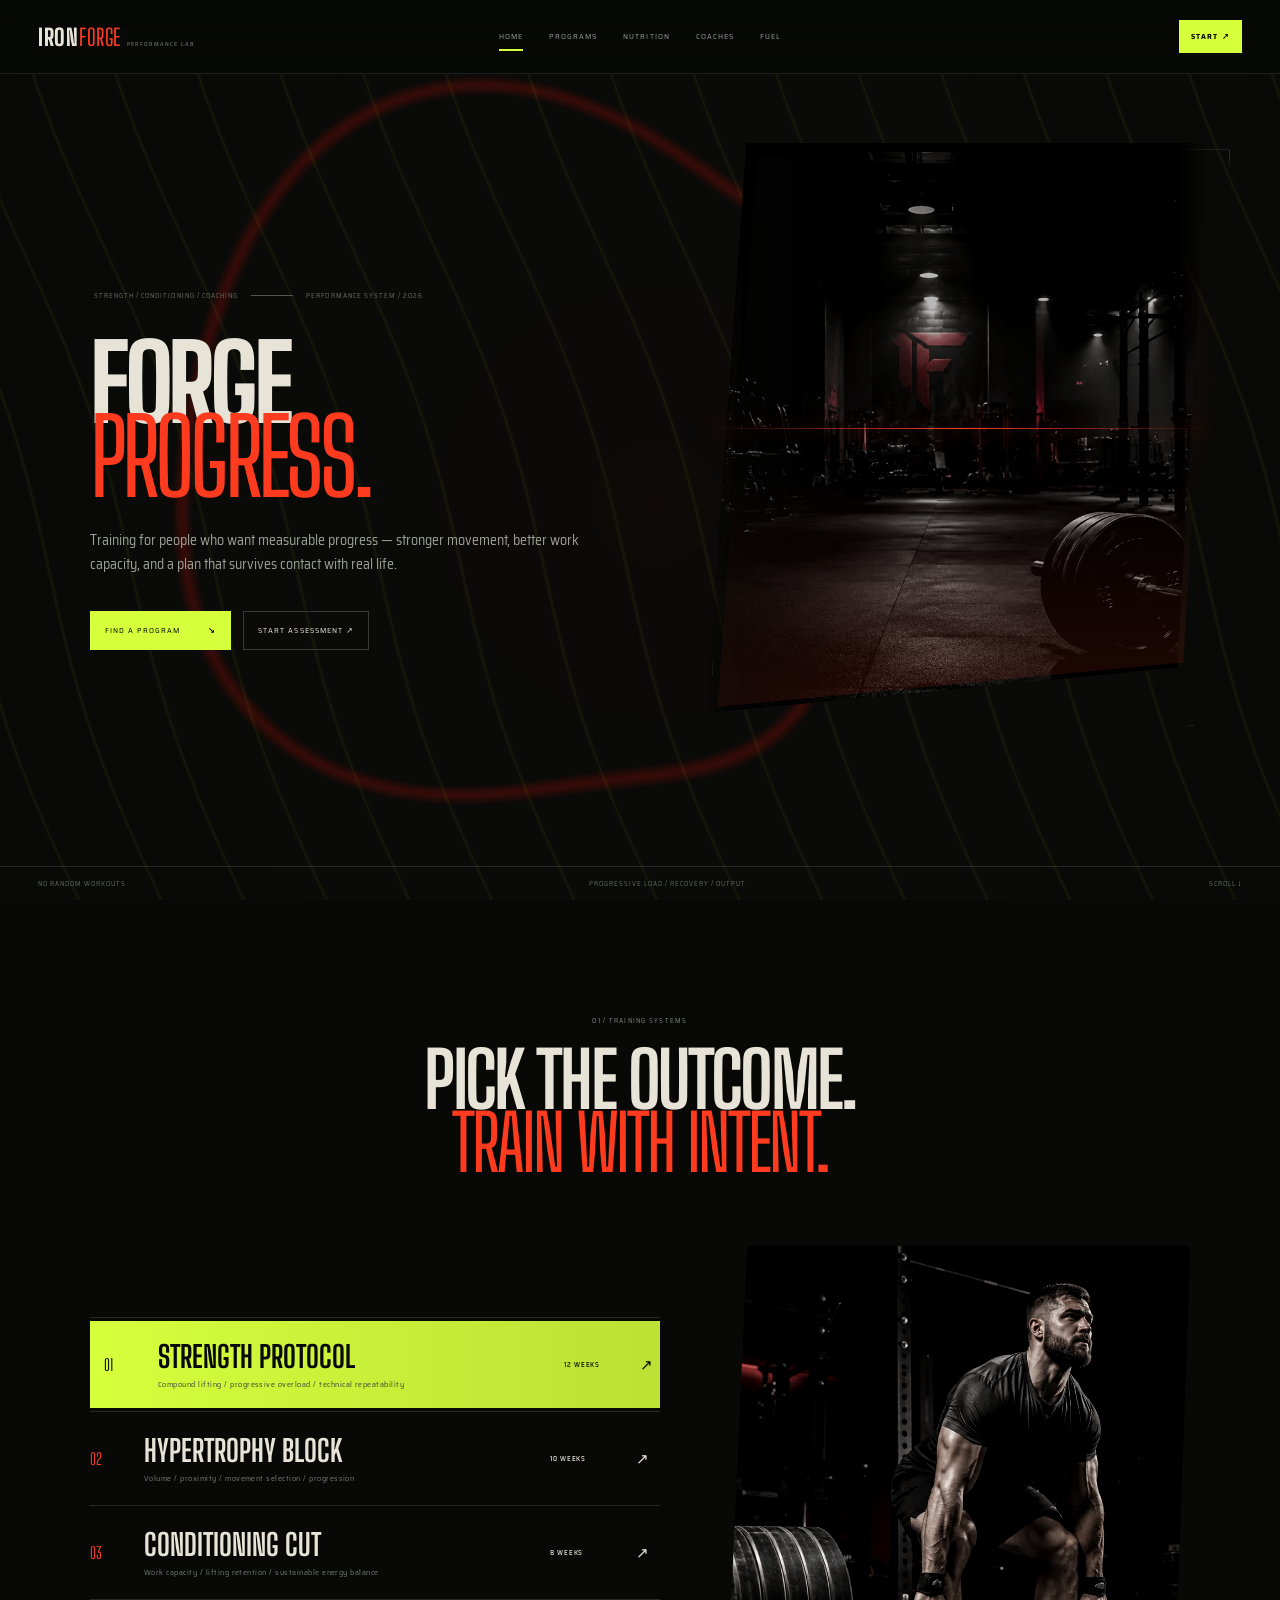
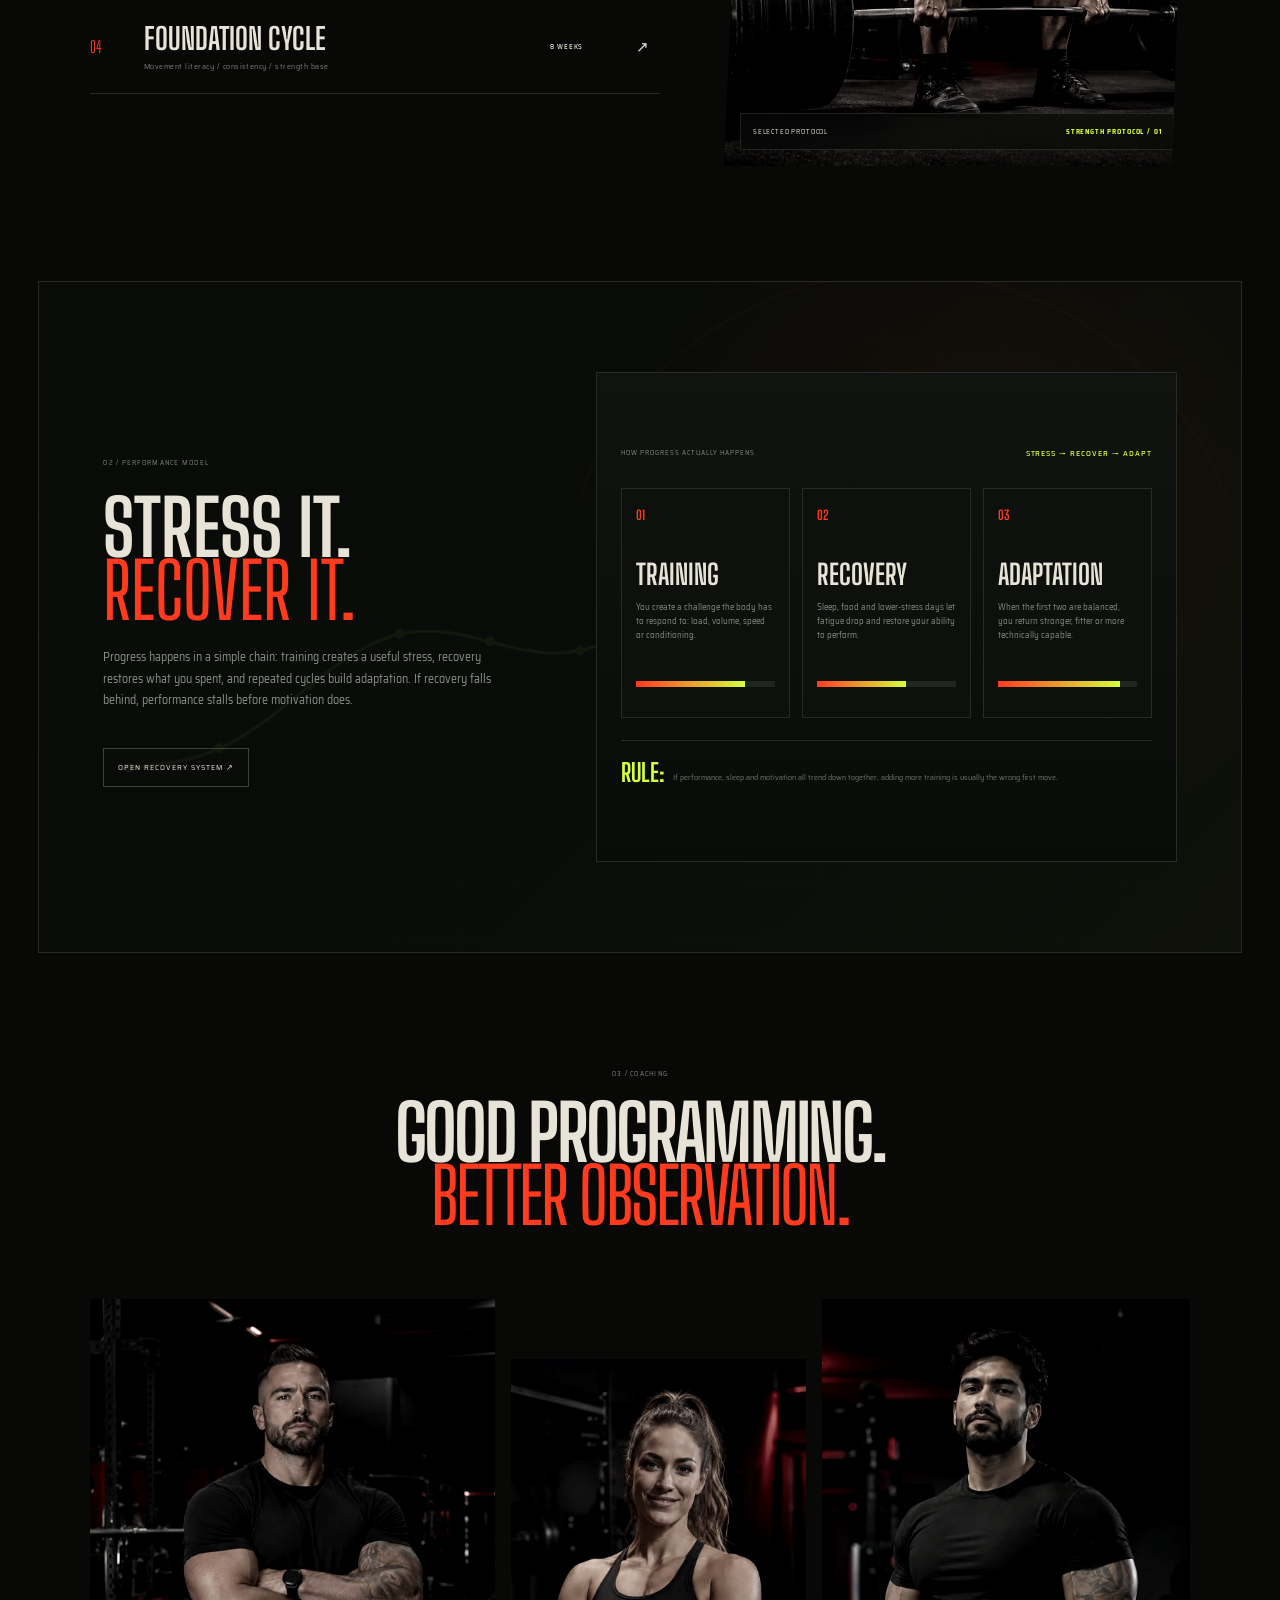
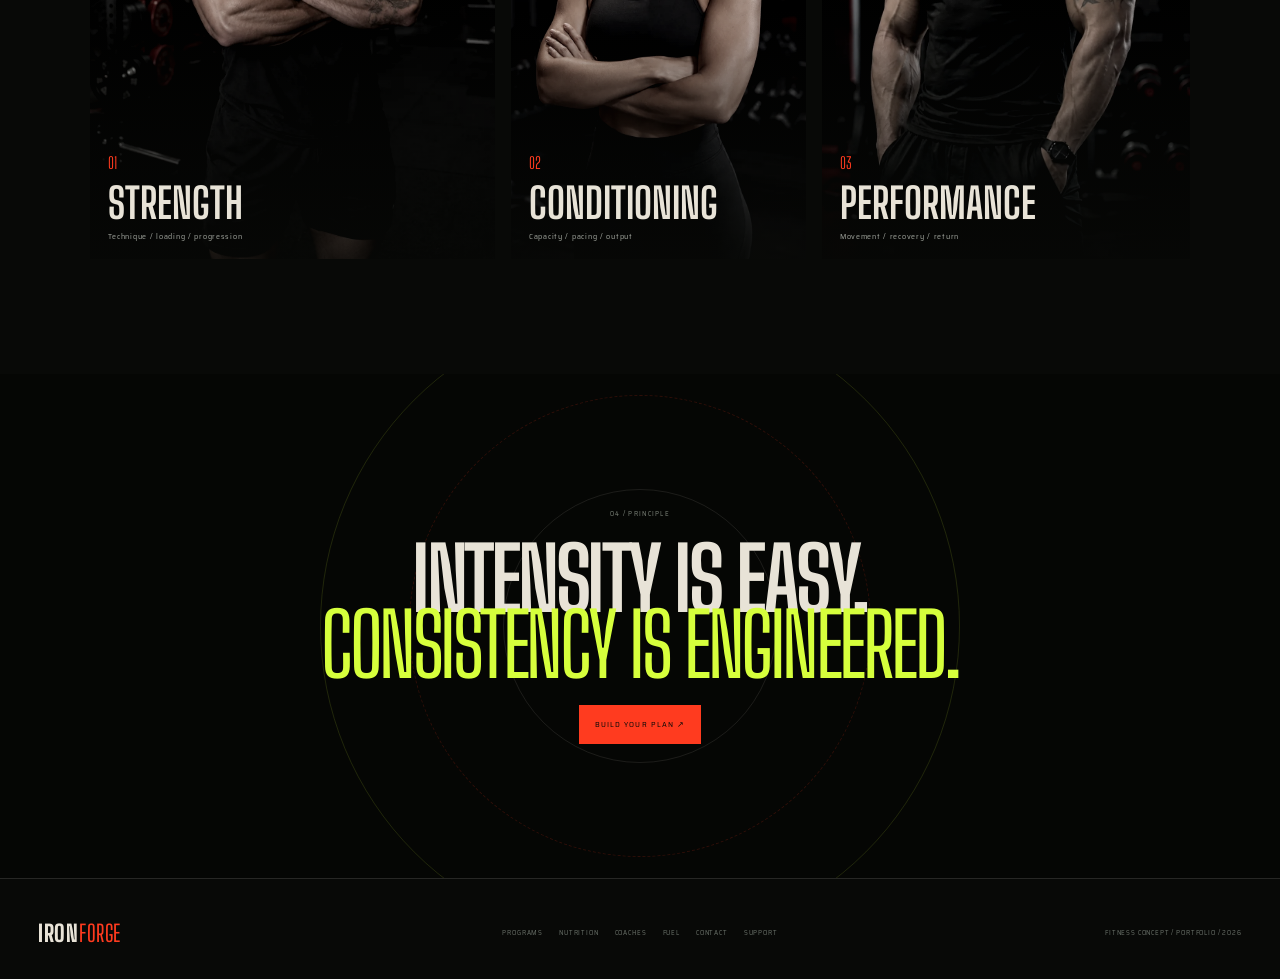
==== index.html @ b3457996 "Initial IRONFORGE release" ====
<!doctype html>
<html lang="en" class="scroll-smooth">

<head>
    <meta charset="utf-8">
    <meta name="viewport" content="width=device-width,initial-scale=1">
    <meta name="description" content="IRONFORGE performance training concept.">
    <meta name="theme-color" content="#080907">
    <title>IRONFORGE — Performance Lab</title>
    <link rel="preconnect" href="https://fonts.googleapis.com">
    <link rel="preconnect" href="https://fonts.gstatic.com" crossorigin>
    <link
        href="https://fonts.googleapis.com/css2?family=Big+Shoulders+Display:wght@500;600;700;800;900&family=Saira+Semi+Condensed:wght@300;400;500;600&display=swap"
        rel="stylesheet">
    <link rel="stylesheet" href="styles.css">
</head>

<body><canvas id="forgeParticles" class="forge-particles" aria-hidden="true"></canvas>
    <div class="noise" aria-hidden="true"></div>
    <div class="forge-cursor" aria-hidden="true"></div>
    <header class="site-nav"><a class="logo" href="index.html"><span>IRON</span><b>FORGE</b><small>PERFORMANCE
                LAB</small></a>
        <nav><a href="index.html">Home</a><a href="programs.html">Programs</a><a href="nutrition.html">Nutrition</a><a
                href="trainers.html">Coaches</a><a href="supplements.html">Fuel</a></nav>
        <div class="nav-tools"><a class="nav-cta magnetic" href="start.html">START ↗</a></div><button class="menu-btn"
            aria-expanded="false">MENU</button>
    </header>
    <main class="page-shell">
        <section class="home-hero"><canvas class="energy-canvas" aria-hidden="true"></canvas>
            <div class="home-copy reveal">
                <div class="hero-meta"><span>STRENGTH / CONDITIONING / COACHING</span><i></i><span>PERFORMANCE SYSTEM /
                        2026</span></div>
                <h1><span>Forge</span><em>progress.</em></h1>
                <p>Training for people who want measurable progress — stronger movement, better work capacity, and a
                    plan that survives contact with real life.</p>
                <div class="home-actions"><a class="primary magnetic" href="programs.html">FIND A PROGRAM <b>↘</b></a><a
                        href="start.html">START ASSESSMENT ↗</a></div>
            </div>
            <div class="home-media reveal" data-tilt><img src="assets/hero.webp" alt="Athlete training in a dark gym">
                <div class="media-scan"></div>
            </div>
            <div class="hero-telemetry"><span>NO RANDOM WORKOUTS</span><span>PROGRESSIVE LOAD / RECOVERY /
                    OUTPUT</span><span>SCROLL ↓</span></div>
        </section>
        <section class="programs section">
            <header class="section-head reveal"><span class="micro">01 / TRAINING SYSTEMS</span>
                <h2>Pick the outcome.<br><em>Train with intent.</em></h2>
            </header>
            <div class="program-stage">
                <div class="program-list" id="programList"><a class="program-row reveal active"
                        href="programs.html#strength" data-img="assets/strength.webp"><span>01</span>
                        <div>
                            <h3>Strength Protocol</h3>
                            <p>Compound lifting / progressive overload / technical repeatability</p>
                        </div><b>12 WEEKS</b><i>↗</i>
                    </a><a class="program-row reveal" href="programs.html#muscle"
                        data-img="assets/muscle.webp"><span>02</span>
                        <div>
                            <h3>Hypertrophy Block</h3>
                            <p>Volume / proximity / movement selection / progression</p>
                        </div><b>10 WEEKS</b><i>↗</i>
                    </a><a class="program-row reveal" href="programs.html#fatloss"
                        data-img="assets/fatloss.webp"><span>03</span>
                        <div>
                            <h3>Conditioning Cut</h3>
                            <p>Work capacity / lifting retention / sustainable energy balance</p>
                        </div><b>8 WEEKS</b><i>↗</i>
                    </a><a class="program-row reveal" href="programs.html#beginner"
                        data-img="assets/beginner.webp"><span>04</span>
                        <div>
                            <h3>Foundation Cycle</h3>
                            <p>Movement literacy / consistency / strength base</p>
                        </div><b>8 WEEKS</b><i>↗</i>
                    </a></div>
                <figure class="program-preview reveal" id="programPreview"><img src="assets/strength.webp"
                        alt="Strength training">
                    <figcaption><span>SELECTED PROTOCOL</span><b>STRENGTH PROTOCOL / 01</b></figcaption>
                </figure>
            </div>
        </section>
        <section class="performance-band shell-wide home-performance">
            <div class="performance-copy reveal"><span class="micro">02 / PERFORMANCE MODEL</span>
                <h2>Stress it.<br><em>Recover it.</em></h2>
                <p>Progress happens in a simple chain: training creates a useful stress, recovery restores what you
                    spent, and repeated cycles build adaptation. If recovery falls behind, performance stalls before
                    motivation does.</p><a href="nutrition.html">OPEN RECOVERY SYSTEM ↗</a>
            </div>
            <div class="recovery-model reveal">
                <div class="recovery-top"><span>HOW PROGRESS ACTUALLY HAPPENS</span><b>STRESS → RECOVER → ADAPT</b>
                </div>
                <div class="recovery-steps">
                    <article class="recovery-step"><span class="step-num">01</span>
                        <h3>Training</h3>
                        <p>You create a challenge the body has to respond to: load, volume, speed or conditioning.</p>
                        <div class="recovery-meter"><i style="--level:78%"></i></div>
                    </article>
                    <article class="recovery-step"><span class="step-num">02</span>
                        <h3>Recovery</h3>
                        <p>Sleep, food and lower-stress days let fatigue drop and restore your ability to perform.</p>
                        <div class="recovery-meter"><i style="--level:64%"></i></div>
                    </article>
                    <article class="recovery-step"><span class="step-num">03</span>
                        <h3>Adaptation</h3>
                        <p>When the first two are balanced, you return stronger, fitter or more technically capable.</p>
                        <div class="recovery-meter"><i style="--level:88%"></i></div>
                    </article>
                </div>
                <div class="recovery-note"><b>RULE:</b><span>If performance, sleep and motivation all trend down
                        together, adding more training is usually the wrong first move.</span></div>
            </div>
        </section>
        <section class="coaches section">
            <header class="section-head reveal"><span class="micro">03 / COACHING</span>
                <h2>Good programming.<br><em>Better observation.</em></h2>
            </header>
            <div class="coach-grid"><a class="coach reveal" href="trainers.html"><img src="assets/trainer1.webp"
                        alt="Strength coach">
                    <div><span>01</span>
                        <h3>Strength</h3>
                        <p>Technique / loading / progression</p>
                    </div>
                </a><a class="coach reveal offset" href="trainers.html"><img src="assets/trainer2.webp"
                        alt="Conditioning coach">
                    <div><span>02</span>
                        <h3>Conditioning</h3>
                        <p>Capacity / pacing / output</p>
                    </div>
                </a><a class="coach reveal" href="trainers.html"><img src="assets/trainer3.webp"
                        alt="Performance coach">
                    <div><span>03</span>
                        <h3>Performance</h3>
                        <p>Movement / recovery / return</p>
                    </div>
                </a></div>
        </section>
        <section class="manifesto home-principle">
            <div class="manifesto-ring" aria-hidden="true"><i></i></div><span class="micro reveal">04 / PRINCIPLE</span>
            <h2 class="reveal">Intensity is easy.<br><em>Consistency is engineered.</em></h2><a class="magnetic reveal"
                href="start.html">BUILD YOUR PLAN ↗</a>
        </section>
    </main>
    <footer class="footer"><a class="logo" href="index.html"><span>IRON</span><b>FORGE</b></a>
        <div class="footer-nav"><a href="programs.html">Programs</a><a href="nutrition.html">Nutrition</a><a
                href="trainers.html">Coaches</a><a href="supplements.html">Fuel</a><a href="contact.html">Contact</a><a
                href="support.html">Support</a></div>
        <div class="footer-meta">FITNESS CONCEPT / PORTFOLIO / 2026</div>
    </footer>
    <script src="script.js"></script>
</body>

</html>
---- styles.css ----
:root {
  --bg: #080907;
  --panel: #0e100d;
  --panel2: #121510;
  --bone: #e8e3d7;
  --muted: #8d938a;
  --volt: #d6ff3c;
  --red: #ff3b1f;
  --line: rgba(232, 227, 215, 0.14);
  --display: "Big Shoulders Display", sans-serif;
  --sans: "Saira Semi Condensed", sans-serif;
}

* {
  box-sizing: border-box;
}

html {
  scroll-behavior: smooth;
}

.info-block[id] {
  scroll-margin-top: 120px;
}

body {
  margin: 0;
  background: var(--bg);
  color: var(--bone);
  font-family: var(--sans);
  overflow-x: hidden;
}

body.lock {
  overflow: hidden;
}

a {
  color: inherit;
  text-decoration: none;
}

button,
input,
select,
textarea {
  font: inherit;
}

.page-shell {
  position: relative;
  z-index: 1;
  padding-top: 74px;
}

.noise {
  position: fixed;
  inset: 0;
  pointer-events: none;
  z-index: 90;
  opacity: 0.045;
  mix-blend-mode: screen;
  background-image: url("data:image/svg+xml,%3Csvg viewBox='0 0 170 170' xmlns='http://www.w3.org/2000/svg'%3E%3Cfilter id='n'%3E%3CfeTurbulence type='fractalNoise' baseFrequency='.8' numOctaves='4'/%3E%3C/filter id='n'%3E%3Crect width='100%25' height='100%25' filter='url(%23n)' opacity='.7'/%3E%3C/svg%3E");
}

.forge-particles {
  position: fixed;
  inset: 0;
  width: 100%;
  height: 100%;
  z-index: 0;
  pointer-events: none;
  opacity: 0.34;
}

.forge-cursor {
  position: fixed;
  width: 36px;
  height: 36px;
  border: 1px solid rgba(214, 255, 60, 0.55);
  border-radius: 50%;
  z-index: 120;
  pointer-events: none;
  transform: translate(-100px, -100px);
  mix-blend-mode: difference;
  transition:
    width 0.2s,
    height 0.2s,
    background 0.2s;
}

.forge-cursor.hot {
  width: 68px;
  height: 68px;
  background: rgba(214, 255, 60, 0.12);
}

.site-nav {
  position: fixed;
  z-index: 80;
  top: 0;
  left: 0;
  right: 0;
  height: 74px;
  display: grid;
  grid-template-columns: 1fr auto 1fr;
  align-items: center;
  padding: 0 3vw;
  background: rgba(8, 9, 7, 0.78);
  backdrop-filter: blur(18px);
  border-bottom: 1px solid rgba(232, 227, 215, 0.1);
}

.logo {
  display: inline-flex;
  align-items: baseline;
  gap: 1px;
  font-family: var(--display);
  font-size: 23px;
  letter-spacing: 0.02em;
}

.logo span {
  font-weight: 800;
}

.logo b {
  font-weight: 500;
  color: var(--red);
}

.logo small {
  font: 500 6px var(--sans);
  letter-spacing: 0.18em;
  color: #687068;
  margin-left: 5px;
}

.site-nav nav {
  display: flex;
  gap: 26px;
}

.site-nav nav a,
.nav-cta,
.menu-btn {
  font-size: 8px;
  letter-spacing: 0.13em;
  text-transform: uppercase;
  color: #969a93;
}

.site-nav nav a {
  position: relative;
}

.site-nav nav a:after {
  content: "";
  position: absolute;
  left: 0;
  right: 100%;
  bottom: -8px;
  height: 2px;
  background: var(--volt);
  transition: right 0.3s;
}

.site-nav nav a:hover:after,
.site-nav nav a.active:after {
  right: 0;
}

.nav-tools {
  justify-self: end;
  display: flex;
  align-items: center;
}

.nav-cta {
  color: #0a0b09;
  background: var(--volt);
  padding: 10px 12px;
  font-weight: 700;
}

.menu-btn {
  display: none;
  background: none;
  border: 0;
}

.section {
  padding: 115px 7vw;
}

.shell-wide {
  margin-left: 3vw;
  margin-right: 3vw;
}

.micro {
  font-size: 7px;
  letter-spacing: 0.18em;
  text-transform: uppercase;
  color: #7c8379;
}

.section-head {
  display: flex;
  flex-direction: column;
  align-items: center;
  text-align: center;
  gap: 22px;
  margin-bottom: 72px;
}

.section-head h2 {
  font-family: var(--display);
  font-size: clamp(52px, 6vw, 90px);
  line-height: 0.82;
  text-transform: uppercase;
  letter-spacing: -0.035em;
  margin: 0;
  max-width: 1100px;
}

.section-head h2 em {
  font-style: normal;
  font-weight: 500;
  color: var(--red);
}

/* universal button treatment */
a[class*="cta"],
.home-actions a,
.performance-copy > a,
.manifesto > a,
.table-row a,
.card-action,
.buy-btn,
.form-grid button {
  position: relative;
  overflow: hidden;
  transition:
    transform 0.3s ease,
    border-color 0.3s ease,
    color 0.3s ease,
    background 0.3s ease,
    box-shadow 0.3s ease;
}

.home-actions a:after,
.performance-copy > a:after,
.manifesto > a:after,
.table-row a:after,
.card-action:after,
.buy-btn:after,
.form-grid button:after,
.nav-cta:after {
  content: "";
  position: absolute;
  inset: -2px;
  transform: translateX(-120%) skewX(-18deg);
  background: linear-gradient(
    90deg,
    transparent,
    rgba(255, 255, 255, 0.25),
    transparent
  );
  transition: transform 0.55s ease;
}

.home-actions a:hover:after,
.performance-copy > a:hover:after,
.manifesto > a:hover:after,
.table-row a:hover:after,
.card-action:hover:after,
.buy-btn:hover:after,
.form-grid button:hover:after,
.nav-cta:hover:after {
  transform: translateX(120%) skewX(-18deg);
}

.home-actions a:hover,
.performance-copy > a:hover,
.manifesto > a:hover,
.table-row a:hover,
.card-action:hover,
.buy-btn:hover,
.form-grid button:hover,
.nav-cta:hover {
  transform: translateY(-3px);
  box-shadow: 0 10px 32px rgba(214, 255, 60, 0.11);
}

/* HOME HERO */
.home-hero {
  min-height: calc(100vh - 74px);
  display: grid;
  grid-template-columns: 1.05fr 0.95fr;
  grid-template-rows: 1fr auto;
  position: relative;
  overflow: hidden;
}

.energy-canvas {
  position: absolute;
  inset: 0;
  width: 100%;
  height: 100%;
  opacity: 0.5;
  pointer-events: none;
  mix-blend-mode: screen;
}

.home-copy {
  position: relative;
  z-index: 2;
  align-self: center;
  padding: 8vh 4vw 8vh 7vw;
}

.hero-meta {
  display: flex;
  align-items: center;
  gap: 13px;
  font-size: 7px;
  letter-spacing: 0.15em;
  color: #656c64;
  margin-left: 4px;
}

.hero-meta i {
  width: 42px;
  height: 1px;
  background: #51564f;
}

.home-copy h1 {
  font-family: var(--display);
  font-size: clamp(74px, 8.2vw, 126px);
  line-height: 0.7;
  text-transform: uppercase;
  letter-spacing: -0.045em;
  margin: 7vh 0 0;
  font-weight: 800;
}

.home-copy h1 span,
.home-copy h1 em {
  display: block;
}

.home-copy h1 em {
  font-style: normal;
  color: var(--red);
  font-weight: 500;
  padding-left: 0;
}

.home-copy > p {
  max-width: 610px;
  font-size: 14px;
  line-height: 1.7;
  color: #9da198;
  margin: 7vh 0 0;
}

.home-actions {
  margin: 34px 0 0;
  display: flex;
  gap: 12px;
  align-items: center;
}

.home-actions a {
  font-size: 8px;
  letter-spacing: 0.13em;
  text-transform: uppercase;
  border: 1px solid #353b34;
  padding: 12px 14px;
}

.home-actions .primary {
  background: var(--volt);
  border-color: var(--volt);
  color: #090a08;
  display: flex;
  gap: 28px;
}

.home-media {
  position: relative;
  z-index: 3;
  margin: 4vh 3vw 4vh 0;
  min-height: 680px;
  transform-style: preserve-3d;
  display: grid;
  place-items: center;
}

.home-media:before {
  content: "";
  position: absolute;
  inset: 7% 2% 4% 7%;
  background:
    radial-gradient(
      circle at 60% 40%,
      rgba(255, 59, 31, 0.15),
      transparent 46%
    ),
    linear-gradient(135deg, rgba(214, 255, 60, 0.08), transparent 44%);
  clip-path: polygon(7% 0, 100% 0, 93% 100%, 0 91%);
  border: 1px solid rgba(232, 227, 215, 0.12);
}

.home-media img {
  width: 88%;
  height: 88%;
  object-fit: cover;
  display: block;
  filter: saturate(0.48) contrast(1.12) brightness(0.72);
  clip-path: polygon(8% 0, 100% 0, 94% 92%, 0 100%);
  mask-image: linear-gradient(
    90deg,
    transparent 0,
    #000 8%,
    #000 94%,
    transparent 100%
  );
  transition:
    clip-path 0.5s ease,
    filter 0.5s ease;
}

.home-media:hover img {
  clip-path: polygon(3% 3%, 97% 0, 100% 96%, 0 100%);
  filter: saturate(0.58) contrast(1.15) brightness(0.8);
}

.home-media:after {
  content: "";
  position: absolute;
  inset: 8% 5% 7% 8%;
  pointer-events: none;
  background:
    linear-gradient(90deg, rgba(8, 9, 7, 0.38), transparent 25%),
    linear-gradient(0deg, rgba(255, 59, 31, 0.13), transparent 42%);
  clip-path: polygon(8% 0, 100% 0, 94% 92%, 0 100%);
}

.media-scan {
  position: absolute;
  z-index: 2;
  left: 7%;
  right: 5%;
  height: 1px;
  background: linear-gradient(90deg, transparent, var(--red), transparent);
  box-shadow: 0 0 17px rgba(255, 59, 31, 0.5);
  animation: scan 5s ease-in-out infinite;
}

@keyframes scan {
  0%,
  100% {
    top: 16%;
    opacity: 0.2;
  }

  50% {
    top: 82%;
    opacity: 0.9;
  }
}

.hero-telemetry {
  grid-column: 1/-1;
  position: relative;
  z-index: 4;
  border-top: 1px solid var(--line);
  display: flex;
  justify-content: space-between;
  padding: 11px 3vw;
  font-size: 7px;
  letter-spacing: 0.14em;
  color: #626861;
}

/* programs stage home */
.program-stage {
  display: grid;
  grid-template-columns: 1.1fr 0.9fr;
  gap: 5vw;
  align-items: center;
}

.program-list {
  border-top: 1px solid var(--line);
}

.program-row {
  display: grid;
  grid-template-columns: 38px 1fr 74px 20px;
  gap: 16px;
  align-items: center;

  padding: 20px 0;

  border-bottom: 1px solid var(--line);
  position: relative;
  isolation: isolate;
  overflow: hidden;
}

/* GREEN BACKGROUND */

.program-row::before {
  content: "";
  position: absolute;
  inset: 3px 0;
  background: linear-gradient(90deg, var(--volt), rgba(214, 255, 60, 0.88));

  transform: scaleX(0);
  transform-origin: left center;

  transition: transform 0.55s cubic-bezier(0.22, 1, 0.36, 1);

  z-index: -1;
}

/* NORMAL TEXT COLORS */

.program-row > span {
  font-family: var(--display);
  font-size: 16px;
  color: var(--red);

  transition: color 0.5s cubic-bezier(0.22, 1, 0.36, 1);
}

.program-row h3 {
  font-family: var(--display);
  font-size: 30px;
  text-transform: uppercase;
  margin: 0;

  color: var(--bone);

  transition: color 0.5s cubic-bezier(0.22, 1, 0.36, 1);
}

.program-row p {
  font-size: 8px;
  letter-spacing: 0.06em;
  color: #777d75;
  margin: 4px 0 0;

  transition: color 0.5s cubic-bezier(0.22, 1, 0.36, 1);
}

.program-row > b {
  font-size: 7px;
  letter-spacing: 0.1em;
  font-weight: 500;

  color: var(--bone);

  transition: color 0.5s cubic-bezier(0.22, 1, 0.36, 1);
}

.program-row > i {
  font-style: normal;
  font-size: 15px;

  color: var(--bone);

  transition: color 0.5s cubic-bezier(0.22, 1, 0.36, 1);
}

.program-row > span,
.program-row > div,
.program-row > b,
.program-row > i {
  transform: translateX(0);
  transition:
    transform 0.55s cubic-bezier(0.22, 1, 0.36, 1),
    color 0.45s ease;

  will-change: transform;
}

.program-row:hover > span,
.program-row:hover > div,
.program-row:hover > b,
.program-row:hover > i,
.program-row.active > span,
.program-row.active > div,
.program-row.active > b,
.program-row.active > i {
  transform: translateX(14px);
}

/* GREEN ENTER / EXIT */

.program-row:hover::before,
.program-row.active::before {
  transform: scaleX(1);
}

/* HOVER TEXT COLORS */

.program-row:hover > span,
.program-row.active > span {
  color: #080907;
}

.program-row:hover h3,
.program-row.active h3 {
  color: #080907;
}

.program-row:hover p,
.program-row.active p {
  color: #3c433a;
}

.program-row:hover > b,
.program-row.active > b {
  color: #080907;
}

.program-row:hover > i,
.program-row.active > i {
  color: #080907;
}

.program-preview {
  height: 520px;
  margin: 0;
  position: relative;
  overflow: hidden;
  align-self: center;
  clip-path: polygon(5% 0, 100% 0, 96% 100%, 0 100%);
  background: #080907;
}

.program-preview img {
  width: 100%;
  height: 100%;
  object-fit: cover;
  display: block;
  filter: saturate(0.46) contrast(1.12);
  transition:
    opacity 0.5s ease,
    transform 0.7s cubic-bezier(0.2, 0.8, 0.2, 1),
    filter 0.5s;
}

.program-preview.swap img {
  opacity: 0;
  transform: scale(1.06) translateX(2%);
  filter: saturate(0.1) brightness(0.55);
}

.program-preview figcaption {
  position: absolute;
  left: 16px;
  right: 16px;
  bottom: 16px;
  display: flex;
  justify-content: space-between;
  background: rgba(8, 9, 7, 0.72);
  backdrop-filter: blur(12px);
  padding: 12px;
  border: 1px solid rgba(232, 227, 215, 0.12);
  font-size: 7px;
  letter-spacing: 0.12em;
}

.program-preview figcaption b {
  color: var(--volt);
}

/* practical performance model */
.performance-band {
  display: grid;
  grid-template-columns: 0.82fr 1.18fr;
  gap: 7vw;
  align-items: center;
  background:
    linear-gradient(rgba(10, 12, 9, 0.94), rgba(10, 12, 9, 0.96)),
    url("assets/forge-performance.webp") center/cover;
  border: 1px solid var(--line);
  padding: 90px 5vw;
  position: relative;
  overflow: hidden;
}

.performance-band:before {
  content: "";
  position: absolute;
  inset: 0;
  background:
    radial-gradient(
      circle at 78% 35%,
      rgba(255, 59, 31, 0.06),
      transparent 35%
    ),
    linear-gradient(135deg, transparent 45%, rgba(214, 255, 60, 0.025));
}

.performance-copy {
  position: relative;
}

.performance-copy h2 {
  font-family: var(--display);
  font-size: clamp(54px, 6vw, 88px);
  line-height: 0.82;
  text-transform: uppercase;
  margin: 24px 0;
}

.performance-copy h2 em {
  font-style: normal;
  color: var(--red);
  font-weight: 500;
}

.performance-copy p {
  font-size: 12px;
  line-height: 1.8;
  color: #8a9087;
  max-width: 560px;
}

.performance-copy > a {
  display: inline-flex;
  margin-top: 25px;
  padding: 12px 14px;
  border: 1px solid #3b423a;
  font-size: 8px;
  letter-spacing: 0.12em;
}

.recovery-model {
  position: relative;
  border: 1px solid #272d26;
  padding: 24px;
  min-height: 490px;
  background: linear-gradient(180deg, #10130f, #090b08);
  display: flex;
  flex-direction: column;
  justify-content: center;
}

.recovery-top {
  display: flex;
  align-items: flex-start;
  justify-content: space-between;
  margin-bottom: 28px;
}

.recovery-top span {
  font-size: 7px;
  letter-spacing: 0.14em;
  color: #80877e;
}

.recovery-top b {
  font: 500 8px var(--sans);
  letter-spacing: 0.12em;
  color: var(--volt);
}

.recovery-steps {
  display: grid;
  grid-template-columns: repeat(3, 1fr);
  gap: 12px;
}

.recovery-step {
  position: relative;
  border: 1px solid #262c25;
  padding: 18px 14px 16px;
  min-height: 230px;
  background: #0d100c;
  transition:
    transform 0.35s,
    border-color 0.35s;
}

.recovery-step:hover {
  transform: translateY(-5px);
  border-color: rgba(214, 255, 60, 0.34);
}

.recovery-step:after {
  content: "→";
  position: absolute;
  right: -12px;
  top: 50%;
  z-index: 3;
  color: var(--red);
  font-size: 18px;
}

.recovery-step:last-child:after {
  display: none;
}

.recovery-step .step-num {
  font: 700 13px var(--display);
  color: var(--red);
}

.recovery-step h3 {
  font: 700 28px var(--display);
  text-transform: uppercase;
  margin: 34px 0 10px;
}

.recovery-step p {
  font-size: 9px;
  line-height: 1.55;
  color: #81877f;
  margin: 0;
}

.recovery-meter {
  height: 6px;
  background: #20251f;
  margin-top: 24px;
  overflow: hidden;
}

.recovery-meter i {
  display: block;
  height: 100%;
  background: linear-gradient(90deg, var(--red), var(--volt));
  width: var(--level);
}

.recovery-note {
  display: grid;
  grid-template-columns: auto 1fr;
  gap: 8px;
  align-items: end;
  border-top: 1px solid #262c25;
  margin-top: 22px;
  padding-top: 16px;
  font-size: 8px;
  line-height: 1.5;
  color: #6f766d;
}

.recovery-note span {
  padding-bottom: 3px;
}

.recovery-note b {
  font: 700 25px var(--display);
  color: var(--volt);
}

/* coaches + manifesto */
.coach-grid {
  display: grid;
  grid-template-columns: 1.1fr 0.8fr 1fr;
  gap: 16px;
}

.coach {
  height: 560px;
  position: relative;
  overflow: hidden;
}

.coach.offset {
  height: 500px;
  margin-top: 60px;
}

.coach img {
  width: 100%;
  height: 100%;
  object-fit: cover;
  display: block;
  filter: saturate(0.38) contrast(1.12);
  transition:
    transform 0.7s,
    filter 0.4s;
}

.coach:hover img {
  transform: scale(1.035);
  filter: saturate(0.65);
}

.coach:after {
  content: "";
  position: absolute;
  inset: 0;
  background: linear-gradient(0deg, rgba(8, 9, 7, 0.78), transparent 50%);
}

.coach > div {
  position: absolute;
  z-index: 2;
  left: 18px;
  right: 18px;
  bottom: 16px;
}

.coach > div span {
  font-family: var(--display);
  color: var(--red);
}

.coach h3 {
  font-family: var(--display);
  font-size: 42px;
  text-transform: uppercase;
  margin: 2px 0;
}

.coach p {
  font-size: 8px;
  letter-spacing: 0.09em;
  color: #a3a79f;
  margin: 0;
}

.manifesto {
  min-height: 66vh;
  display: flex;
  flex-direction: column;
  align-items: center;
  justify-content: center;
  text-align: center;
  position: relative;
  overflow: hidden;
  background: #050604;
  padding: 70px 5vw;
}

.manifesto-ring {
  position: absolute;
  width: min(54vw, 640px);
  aspect-ratio: 1;
  border: 1px solid rgba(214, 255, 60, 0.13);
  border-radius: 50%;
  display: grid;
  place-items: center;
}

.manifesto-ring:before,
.manifesto-ring i {
  content: "";
  position: absolute;
  width: 72%;
  height: 72%;
  border: 1px dashed rgba(255, 59, 31, 0.16);
  border-radius: 50%;
  animation: spin 22s linear infinite;
}

.manifesto-ring i {
  width: 43%;
  height: 43%;
  border-style: solid;
  border-color: rgba(232, 227, 215, 0.1);
  animation-direction: reverse;
}

@keyframes spin {
  to {
    transform: rotate(360deg);
  }
}

.manifesto h2 {
  position: relative;
  font-family: var(--display);
  font-size: clamp(58px, 6.8vw, 98px);
  line-height: 0.76;
  text-transform: uppercase;
  letter-spacing: -0.04em;
  margin: 27px 0;
}

.manifesto h2 em {
  font-style: normal;
  color: var(--volt);
  font-weight: 500;
}

.manifesto > a {
  position: relative;
  background: var(--red);
  color: #090a08;
  padding: 13px 16px;
  font-size: 8px;
  letter-spacing: 0.13em;
}

/* page heroes */
.page-hero {
  min-height: 620px;
  display: grid;
  grid-template-columns: 1fr 1fr;
  position: relative;
  overflow: hidden;
  border-bottom: 1px solid var(--line);
  background: #070806;
}

.page-hero.compact {
  min-height: 520px;
}

.page-hero > .energy-canvas {
  opacity: 0.42;
}

.page-hero-copy {
  position: relative;
  z-index: 2;
  padding: 90px 7vw 68px;
  display: flex;
  flex-direction: column;
  justify-content: center;
}

.page-hero-copy .micro {
  margin-bottom: 25px;
}

.page-hero-copy .hero-micro-align {
  margin-left: 4px;
}

.page-hero h1 {
  font-family: var(--display);
  font-size: clamp(62px, 7vw, 106px);
  line-height: 0.75;
  text-transform: uppercase;
  letter-spacing: -0.04em;
  margin: 0;
}

.page-hero h1 em {
  font-style: normal;
  color: var(--red);
  font-weight: 500;
}

.page-hero-copy p {
  font-size: 13px;
  line-height: 1.7;
  color: #91978e;
  max-width: 540px;
  margin: 35px 0 0;
}

.page-hero-media {
  position: relative;
  z-index: 2;
  overflow: hidden;
  margin: 34px 3vw 34px 0;
  clip-path: polygon(7% 0, 100% 0, 93% 100%, 0 91%);
  background: #0b0d0a;
}

.page-hero-media img {
  width: 100%;
  height: 100%;
  object-fit: cover;
  display: block;
  filter: saturate(0.45) contrast(1.12) brightness(0.76);
  transition:
    transform 0.65s,
    filter 0.5s;
}

.page-hero-media:hover img {
  transform: scale(1.025);
  filter: saturate(0.58) contrast(1.12) brightness(0.82);
}

.page-hero-media:after {
  content: "";
  position: absolute;
  inset: 0;
  background:
    linear-gradient(90deg, rgba(8, 9, 7, 0.45), transparent 35%),
    linear-gradient(0deg, rgba(255, 59, 31, 0.08), transparent 42%);
}

.page-hero-media.contain-media {
  clip-path: none;
  display: grid;
  place-items: center;
  background: transparent;
}

.page-hero-media.contain-media::after {
  display: none;
}

.page-hero-media.contain-media img {
  width: 84%;
  height: 86%;
  object-fit: contain;
  mix-blend-mode: normal;
  filter: none;
  border-radius: 0;
}

.page-hero-media.rope-media img {
  object-position: 72% center;
}

.page-hero-media.coach-media img {
  object-position: center 30%;
}

/* generic content cards */
.content-grid {
  display: grid;
  grid-template-columns: repeat(12, 1fr);
  gap: 18px;
}

.info-block {
  grid-column: span 6;
  border: 1px solid var(--line);
  padding: 0 0 30px;
  background: #0b0d0a;
  overflow: hidden;
  transition:
    transform 0.35s,
    border-color 0.35s,
    background 0.35s;
}

.info-block.wide {
  grid-column: span 6;
}

.info-block.narrow {
  grid-column: span 6;
}

.info-block:hover {
  transform: translateY(-7px);
  border-color: rgba(214, 255, 60, 0.3);
  background: #0e110d;
}

.info-block .num {
  display: block;
  padding: 20px 22px 0;
  font-family: var(--display);
  color: var(--red);
}

.info-block h3 {
  font-family: var(--display);
  font-size: 38px;
  text-transform: uppercase;
  margin: 12px 22px;
}

.info-block p {
  font-size: 11px;
  line-height: 1.75;
  color: #8a9088;
  margin: 0 22px;
  max-width: 600px;
}

.info-image {
  height: 320px;
  overflow: hidden;
}

.info-image img {
  width: 100%;
  height: 100%;
  object-fit: cover;
  object-position: center 25%;
  filter: saturate(0.48);
  transition:
    transform 0.7s,
    filter 0.4s;
}

.info-block:hover .info-image img {
  transform: scale(1.035);
  filter: saturate(0.7);
}

.card-action {
  display: inline-flex;
  margin: 22px 22px 0;
  padding: 10px 12px;
  border: 1px solid #3b423a;
  font-size: 8px;
  letter-spacing: 0.12em;
  text-transform: uppercase;
}

.overview-card .card-action {
  margin: 22px 0 0;
}

.clickable-card {
  cursor: pointer;
}

/* program overview redesigned */
.overview-section {
  padding-top: 90px;
}

.program-overview {
  display: grid;
  grid-template-columns: repeat(2, minmax(0, 1fr));
  gap: 16px;
  max-width: 1180px;
  margin: 0 auto;
}

.overview-card {
  border: 1px solid var(--line);
  padding: 28px;
  min-height: 235px;
  background: linear-gradient(145deg, #0f120e, #090b08);
  position: relative;
  overflow: hidden;
  transition:
    transform 0.35s,
    border-color 0.35s;
}

.overview-card:hover {
  transform: translateY(-5px);
  border-color: rgba(214, 255, 60, 0.34);
}

.overview-card:before {
  content: "";
  position: absolute;
  right: -80px;
  top: -80px;
  width: 210px;
  height: 210px;
  border: 1px solid rgba(255, 59, 31, 0.15);
  border-radius: 50%;
}

.overview-card header {
  display: flex;
  justify-content: space-between;
  gap: 18px;
  align-items: flex-start;
}

.overview-card h3 {
  font: 800 34px var(--display);
  text-transform: uppercase;
  margin: 0;
}

.overview-card strong {
  font: 700 26px var(--display);
  color: var(--volt);
}

.overview-card p {
  max-width: 520px;
  font-size: 10px;
  line-height: 1.7;
  color: #858b83;
}

.overview-tags {
  display: flex;
  flex-wrap: wrap;
  gap: 8px;
  margin-top: 28px;
}

.overview-tags span {
  font-size: 7px;
  letter-spacing: 0.11em;
  border: 1px solid #30372f;
  padding: 7px 9px;
  color: #858c82;
  text-transform: uppercase;
}

/* nutrition framework with all images */
.framework-grid {
  display: grid;
  grid-template-columns: repeat(2, minmax(0, 1fr));
  gap: 18px;
}

.framework-card {
  min-height: 470px;
  border: 1px solid var(--line);
  position: relative;
  overflow: hidden;
  background: #0a0c09;
}

.framework-card img {
  position: absolute;
  inset: 0;
  width: 100%;
  height: 100%;
  object-fit: cover;

  filter: saturate(0.72) brightness(0.82) contrast(1.05);

  transition:
    transform 0.7s cubic-bezier(0.2, 0.8, 0.2, 1),
    filter 0.5s ease;
}

.framework-card:hover img {
  transform: scale(1.04);

  filter: saturate(0.85) brightness(0.9) contrast(1.07);
}

.framework-card:after {
  content: "";
  position: absolute;
  inset: 0;
  background: linear-gradient(
    0deg,
    rgba(4, 5, 4, 0.9) 4%,
    rgba(4, 5, 4, 0.3) 55%,
    rgba(4, 5, 4, 0.05) 100%
  );
}

.framework-card > div {
  position: absolute;
  z-index: 2;
  left: 28px;
  right: 28px;
  bottom: 26px;
}

.framework-card .num {
  font: 700 15px var(--display);
  color: var(--red);
}

.framework-card h3 {
  font: 800 38px var(--display);
  text-transform: uppercase;
  margin: 10px 0;
}

.framework-card p {
  font-size: 10px;
  line-height: 1.65;
  color: #a3a89f;
  max-width: 560px;
}

/* coach page */
.coach-card .info-image {
  height: 410px;
}

.coach-card .info-image img {
  object-position: center top;
}

.coach-card .card-action {
  background: var(--volt);
  color: #080907;
  border-color: var(--volt);
  font-weight: 700;
}

.coach-principle {
  background-image:
    linear-gradient(rgba(5, 6, 4, 0.82), rgba(5, 6, 4, 0.94)),
    url("assets/why.webp");
  background-size: cover;
  background-position: center;
}

/* fuel */
.product-grid {
  display: grid;
  grid-template-columns: repeat(4, minmax(0, 1fr));
  gap: 16px;
}

.product-card {
  border: 1px solid var(--line);
  background: linear-gradient(180deg, #0e110d, #090b08);
  padding: 18px;
  display: flex;
  flex-direction: column;
  min-height: 590px;
  transition:
    transform 0.35s,
    border-color 0.35s;
}

.product-card:hover {
  transform: translateY(-7px);
  border-color: rgba(214, 255, 60, 0.35);
}

.product-visual {
  height: 310px;
  display: grid;
  place-items: center;
  background: radial-gradient(
    circle at 50% 45%,
    rgba(255, 59, 31, 0.07),
    transparent 56%
  );
  overflow: hidden;
  position: relative;
}

.product-visual:after {
  content: "";
  position: absolute;
  left: 10%;
  right: 10%;
  bottom: 12px;
  height: 26px;
  background: rgba(0, 0, 0, 0.55);
  filter: blur(16px);
  border-radius: 50%;
}

.product-visual img {
  position: relative;
  z-index: 2;
  width: 88%;
  height: 88%;
  object-fit: contain;

  mix-blend-mode: normal;

  filter: brightness(0.92) contrast(1.06) saturate(0.95);

  transition:
    transform 0.5s cubic-bezier(0.22, 1, 0.36, 1),
    filter 0.4s ease;
}

.product-card:hover .product-visual img {
  transform: scale(1.055);

  filter: brightness(1) contrast(1.07) saturate(1);
}

.product-card h3 {
  font: 800 34px var(--display);
  text-transform: uppercase;
  margin: 20px 0 8px;
}

.product-card p {
  font-size: 9px;
  line-height: 1.65;
  color: #858c83;
  margin: 0 0 20px;
}

.product-price {
  font: 700 28px var(--display);
  color: var(--volt);
  margin-top: auto;
}

.product-price small {
  font: 500 8px var(--sans);
  color: #72796f;
  letter-spacing: 0.12em;
}

.buy-btn {
  margin-top: 14px;
  display: flex;
  justify-content: space-between;
  align-items: center;
  background: var(--red);
  color: #080907;
  padding: 11px 12px;
  font-size: 8px;
  font-weight: 700;
  letter-spacing: 0.12em;
}

.fuel-extra {
  display: grid;
  grid-template-columns: 1.1fr 0.9fr;
  gap: 18px;
  margin-top: 72px;
}

.fuel-extra article {
  border: 1px solid var(--line);
  min-height: 430px;
  padding: 34px;
  position: relative;
  overflow: hidden;
  background: #0b0d0a;
}

.fuel-extra article.visual {
  padding: 0;
}

.fuel-extra article.visual img {
  width: 100%;
  height: 100%;
  object-fit: cover;
  filter: saturate(0.45) brightness(0.65);
}

.fuel-extra h3 {
  font: 800 52px/0.9 var(--display);
  text-transform: uppercase;
  margin: 18px 0;
}

.fuel-extra p {
  font-size: 11px;
  line-height: 1.8;
  color: #858b83;
  max-width: 560px;
}

.fuel-checks {
  display: grid;
  gap: 12px;
  margin-top: 34px;
}

.fuel-checks span {
  border-top: 1px solid #2a3029;
  padding-top: 12px;
  font-size: 8px;
  letter-spacing: 0.1em;
  color: #8b9188;
}

/* forms, faq, legal */
.form-section {
  display: grid;
  grid-template-columns: 0.75fr 1.25fr;
  gap: 8vw;
  position: relative;
  background:
    linear-gradient(90deg, rgba(8, 9, 7, 0.96), rgba(8, 9, 7, 0.92)),
    url("assets/contact-rope.webp") center/cover;
  background-attachment: fixed;
}

.form-intro h2 {
  font-family: var(--display);
  font-size: clamp(50px, 5.5vw, 82px);
  line-height: 0.8;
  text-transform: uppercase;
  margin: 20px 0 28px;
}

.form-intro h2 em {
  font-style: normal;
  color: var(--red);
}

.form-intro p {
  font-size: 12px;
  line-height: 1.7;
  color: #81877f;
}

.form-grid {
  display: grid;
  grid-template-columns: 1fr 1fr;
  gap: 24px 30px;
}

.form-grid label {
  display: flex;
  flex-direction: column;
  gap: 9px;
}

.form-grid label span {
  font-size: 7px;
  letter-spacing: 0.13em;
  color: #6e756d;
  text-transform: uppercase;
}

.form-grid input,
.form-grid select,
.form-grid textarea {
  background: transparent;
  border: 0;
  border-bottom: 1px solid #3b423a;
  color: var(--bone);
  padding: 10px 0;
  outline: none;
  border-radius: 0;
}

.form-grid option {
  background: #0e100d;
}

.form-grid .wide {
  grid-column: 1/-1;
}

.form-grid button {
  grid-column: 1/-1;
  justify-self: start;
  background: var(--volt);
  color: #090a08;
  border: 0;
  padding: 12px 16px;
  font-size: 8px;
  letter-spacing: 0.12em;
  cursor: pointer;
}

.form-note {
  grid-column: 1/-1;
  font-size: 8px !important;
  color: #636a62 !important;
  margin-top: -10px;
}

.fuel-product-note {
  margin-top: 18px;
}

.faq-list {
  max-width: 1020px;
  margin: 0 auto;
  border-top: 1px solid var(--line);
}

.faq-item {
  border-bottom: 1px solid var(--line);
}

.faq-item button {
  width: 100%;
  background: none;
  border: 0;
  color: var(--bone);
  display: flex;
  justify-content: space-between;
  padding: 21px 0 10px;
  text-align: left;
  font-family: var(--display);
  font-size: 26px;
  text-transform: uppercase;
  cursor: pointer;
}

.faq-answer {
  display: grid;
  grid-template-rows: 0fr;

  transition: grid-template-rows 0.5s cubic-bezier(0.22, 1, 0.36, 1);
}

.faq-answer p {
  min-height: 0;
  overflow: hidden;

  font-size: 11px;
  line-height: 1.7;
  color: #7f867e;
  margin: 0;
  max-width: 760px;

  opacity: 0;
  transform: translateY(-8px);
  padding-bottom: 0;

  transition:
    opacity 0.35s ease,
    transform 0.5s cubic-bezier(0.22, 1, 0.36, 1),
    padding-bottom 0.5s cubic-bezier(0.22, 1, 0.36, 1);
}

.faq-item.open .faq-answer {
  grid-template-rows: 1fr;
}

.faq-item.open .faq-answer p {
  opacity: 1;
  transform: translateY(0);
  padding-bottom: 22px;
}

.faq-item button span:last-child {
  color: var(--volt);
  display: inline-block;
  transition: transform 0.45s cubic-bezier(0.22, 1, 0.36, 1);
}

.faq-item.open button span:last-child {
  transform: rotate(45deg);
}

.legal {
  max-width: 900px;
  margin: 0 auto;
}

.legal section {
  border-top: 1px solid var(--line);
  padding: 27px 0;
}

.legal h2 {
  font-family: var(--display);
  font-size: 34px;
  text-transform: uppercase;
  margin: 0 0 12px;
}

.legal p {
  font-size: 11px;
  line-height: 1.8;
  color: #80867f;
}

.nutrition-rule-band {
  margin-bottom: 80px;
}

.footer {
  position: relative;
  z-index: 2;
  border-top: 1px solid var(--line);
  padding: 40px 3vw 32px;
  display: grid;
  grid-template-columns: 1fr auto 1fr;
  gap: 25px;
  align-items: center;
}

.footer > .logo {
  align-self: center;
}

.footer-nav {
  display: flex;
  gap: 16px;
  align-items: center;
  justify-content: center;
}

.footer-nav a,
.footer-meta {
  font-size: 7px;
  letter-spacing: 0.12em;
  color: #6a7169;
  text-transform: uppercase;
}

.footer-meta {
  justify-self: end;
  align-self: center;
}

.reveal {
  opacity: 0;
  transform: translateY(22px);
  transition:
    opacity 0.78s,
    transform 0.78s cubic-bezier(0.2, 0.7, 0.2, 1);
}

.reveal.in {
  opacity: 1;
  transform: none;
}

@media (max-width: 1100px) {
  .section {
    padding: 95px 6vw;
  }

  .product-grid {
    grid-template-columns: repeat(2, 1fr);
  }

  .program-stage {
    grid-template-columns: 1fr;
  }

  .program-preview {
    height: 600px;
  }

  .fuel-extra {
    grid-template-columns: 1fr;
  }

  .page-hero-media.contain-media img {
    width: 72%;
    height: 86%;
  }
}

@media (max-width: 1020px) {
  .site-nav {
    grid-template-columns: 1fr auto;
  }

  .site-nav nav,
  .nav-tools {
    display: none;
  }

  .menu-btn {
    display: block;
  }

  .home-hero {
    grid-template-columns: 1fr;
    grid-template-rows: auto auto auto;
  }

  .home-copy {
    padding-top: 11vh;
  }

  .home-media {
    min-height: 650px;
    margin: 0 7vw 7vh;
  }

  .performance-band {
    grid-template-columns: 1fr;
  }

  .coach-grid {
    grid-template-columns: 1fr 1fr;
  }

  .coach:nth-child(3) {
    grid-column: 1/-1;
  }

  .page-hero {
    grid-template-columns: 1fr;
  }

  .page-hero-media {
    min-height: 500px;
    margin: 0 7vw 60px;
  }

  .form-section {
    grid-template-columns: 1fr;
  }

  .framework-grid {
    grid-template-columns: 1fr;
  }

  .content-grid {
    grid-template-columns: 1fr;
  }

  .info-block,
  .info-block.wide,
  .info-block.narrow {
    grid-column: auto;
  }

  .program-overview {
    grid-template-columns: 1fr;
  }

  .page-hero-media.contain-media img {
    width: 62%;
    height: 88%;
  }
}

@media (max-width: 680px) {
  .nutrition-rule-band {
    margin-bottom: 60px;
  }

  .section {
    padding: 72px 5vw;
  }

  .forge-cursor,
  .forge-particles {
    display: none;
  }

  .site-nav {
    height: 64px;
    padding: 0 18px;
  }

  .logo small {
    display: none;
  }

  .page-shell {
    padding-top: 64px;
  }

  .home-copy {
    padding: 70px 18px 60px;
  }

  .hero-meta span:last-child,
  .hero-meta i {
    display: none;
  }

  .home-copy h1 {
    font-size: clamp(62px, 20vw, 88px);
  }

  .home-copy > p,
  .home-actions {
    margin-left: 0;
  }

  .home-actions {
    align-items: flex-start;
    flex-direction: column;
  }

  .home-media {
    min-height: 500px;
    margin: 0 18px 50px;
  }

  .hero-telemetry {
    padding: 10px 18px;
  }

  .hero-telemetry span:nth-child(2) {
    display: none;
  }

  .section-head {
    margin-bottom: 52px;
  }

  .section-head h2 {
    font-size: 52px;
  }

  .program-row {
    grid-template-columns: 30px 1fr 20px;
  }

  .program-row > b {
    display: none;
  }

  .program-row h3 {
    font-size: 27px;
  }

  .program-preview {
    height: 430px;
  }

  .performance-band {
    margin: 0;
    padding: 78px 18px;
  }

  .performance-copy h2 {
    font-size: 56px;
  }

  .recovery-steps {
    grid-template-columns: 1fr;
  }

  .recovery-step:after {
    content: "↓";
    right: 50%;
    top: auto;
    bottom: -15px;
  }

  .coach-grid {
    display: block;
  }

  .coach,
  .coach.offset {
    height: 470px;
    margin: 0 0 14px;
  }

  .manifesto {
    min-height: 56vh;
  }

  .manifesto h2 {
    font-size: 55px;
  }

  .page-hero,
  .page-hero.compact {
    min-height: auto;
  }

  .page-hero-copy {
    padding: 72px 18px 50px;
  }

  .page-hero h1 {
    font-size: 58px;
  }

  .page-hero-media {
    min-height: 380px;
    margin: 0 18px 40px;
  }

  .page-hero-media.contain-media img {
    width: 78%;
    height: 88%;
  }

  .framework-card {
    min-height: 420px;
  }

  .product-grid {
    grid-template-columns: 1fr;
  }

  .product-card {
    min-height: 540px;
  }

  .fuel-extra article {
    min-height: 380px;
    padding: 26px;
  }

  .form-grid {
    grid-template-columns: 1fr;
  }

  .form-grid .wide,
  .form-grid button,
  .form-note {
    grid-column: 1;
  }

  .footer {
    grid-template-columns: 1fr;
    gap: 18px;
    padding: 30px 18px;
  }

  .footer-nav {
    justify-content: flex-start;
    flex-wrap: wrap;
  }

  .footer-meta {
    justify-self: start;
  }

  .media-scan,
  .manifesto-ring:before,
  .manifesto-ring i {
    animation: none;
  }
}

@media (prefers-reduced-motion: reduce) {
  html {
    scroll-behavior: auto;
  }

  .reveal {
    opacity: 1;
    transform: none;
    transition: none;
  }

  .media-scan,
  .manifesto-ring:before,
  .manifesto-ring i {
    animation: none;
  }

  .forge-cursor,
  .forge-particles {
    display: none;
  }
}

/* =========================================================
   FINAL RESPONSIVE PASS
   NAV / HOME HERO / TRAINING SYSTEMS
   ========================================================= */

/* ---------- LARGE + NORMAL DESKTOP ---------- */

@media (min-width: 1021px) {
  /* Stop the hero becoming gigantic on tall / 4K screens */
  .home-hero {
    min-height: 680px;
    height: clamp(680px, calc(100vh - 74px), 860px);
  }

  .home-copy {
    padding: clamp(58px, 7vh, 86px) 4vw clamp(58px, 7vh, 86px) 7vw;
  }

  .home-copy h1 {
    margin-top: clamp(42px, 5vh, 64px);
  }

  .home-copy > p {
    margin-top: clamp(30px, 4vh, 48px);
  }

  .home-media {
    min-height: 0;
    height: clamp(560px, 72vh, 680px);
    margin: 30px 3vw 30px 0;
  }
}

/* ---------- LAPTOP 1024–1180 ---------- */
/* Keep Training Systems side-by-side */

@media (min-width: 1021px) and (max-width: 1180px) {
  .program-stage {
    grid-template-columns: minmax(0, 1.12fr) minmax(320px, 0.88fr);
    gap: 3vw;
    align-items: center;
  }

  .program-preview {
    display: block;
    height: 470px;
  }

  .program-row {
    grid-template-columns: 34px 1fr 62px 18px;
    gap: 12px;
  }

  .program-row h3 {
    font-size: 27px;
  }
}

/* ---------- TABLET + MOBILE ---------- */

@media (max-width: 1020px) {
  /* =========================
       HOME HERO
       Image becomes part of hero,
       not a separate block underneath
       ========================= */

  .home-hero {
    height: auto;
    min-height: 680px;

    grid-template-columns: 1fr;
    grid-template-rows: 1fr auto;
  }

  .home-copy {
    position: relative;
    z-index: 3;

    min-height: 630px;

    padding: 90px 7vw 100px;
  }

  .home-media {
    position: absolute;
    inset: 0;

    width: 100%;
    height: 100%;
    min-height: 0;

    margin: 0;

    opacity: 0.42;

    z-index: 1;
    pointer-events: none;
  }

  .home-media img {
    width: 100%;
    height: 100%;

    object-fit: cover;
    object-position: 64% center;

    clip-path: none;
    mask-image: none;
  }

  .home-media::before,
  .home-media::after,
  .media-scan {
    display: none;
  }

  .home-hero::after {
    content: "";

    position: absolute;
    inset: 0;

    z-index: 2;
    pointer-events: none;

    background:
      linear-gradient(
        90deg,
        rgba(8, 9, 7, 0.96) 0%,
        rgba(8, 9, 7, 0.82) 42%,
        rgba(8, 9, 7, 0.38) 100%
      ),
      linear-gradient(0deg, rgba(8, 9, 7, 0.88) 0%, transparent 52%);
  }

  .hero-telemetry {
    position: relative;
    z-index: 4;
  }

  /* =========================
       TRAINING SYSTEMS
       No pointless hover preview
       on touch-sized screens
       ========================= */

  .program-stage {
    grid-template-columns: 1fr;
    gap: 0;
  }

  .program-preview {
    display: none;
  }

  /* Remove desktop "selected" state */
  .program-row.active::before {
    transform: scaleX(0);
  }

  .program-row.active > span,
  .program-row.active > div,
  .program-row.active > b,
  .program-row.active > i {
    transform: none;
  }

  .program-row.active > span {
    color: var(--red);
  }

  .program-row.active h3 {
    color: var(--bone);
  }

  .program-row.active p {
    color: #777d75;
  }

  .program-row.active > b,
  .program-row.active > i {
    color: var(--bone);
  }
}

/* ---------- SMALL PHONES ---------- */

@media (max-width: 680px) {
  .site-nav.mobile-open {
    min-height: 64px;
    padding: 0 18px;
  }

  .site-nav.mobile-open nav {
    gap: 0 18px;
    padding-top: 14px;
  }

  .site-nav.mobile-open nav a {
    font-size: 10px;
    padding: 10px 0;
  }

  /* More compact mobile hero */
  .home-hero {
    min-height: 640px;
  }

  .home-copy {
    min-height: 590px;
    padding: 76px 18px 88px;
  }

  .home-media {
    opacity: 0.36;
  }

  .home-media img {
    object-position: 66% center;
  }

  .home-hero::after {
    background:
      linear-gradient(
        90deg,
        rgba(8, 9, 7, 0.97) 0%,
        rgba(8, 9, 7, 0.84) 58%,
        rgba(8, 9, 7, 0.48) 100%
      ),
      linear-gradient(0deg, rgba(8, 9, 7, 0.9) 0%, transparent 54%);
  }
}

/* Touch devices should never depend on hover */

@media (hover: none), (pointer: coarse) {
  .program-row:hover::before {
    transform: scaleX(0);
  }

  .program-row:hover > span,
  .program-row:hover > div,
  .program-row:hover > b,
  .program-row:hover > i {
    transform: none;
  }

  .program-row:hover > span {
    color: var(--red);
  }

  .program-row:hover h3 {
    color: var(--bone);
  }

  .program-row:hover p {
    color: #777d75;
  }

  .program-row:hover > b,
  .program-row:hover > i {
    color: var(--bone);
  }

  /* short physical tap feedback instead */
  .program-row:active::before {
    transform: scaleX(1);
  }

  .program-row:active > span,
  .program-row:active h3,
  .program-row:active > b,
  .program-row:active > i {
    color: #080907;
  }

  .program-row:active p {
    color: #3c433a;
  }
}

@media (min-width: 1021px) {
  .home-principle {
    min-height: clamp(500px, 56vh, 640px);
    padding: 64px 5vw;
  }
}

/* Large-screen coach image protection */
@media (min-width: 1700px) {
  .coaches .coach-grid {
    max-width: 1900px;
    margin-left: auto;
    margin-right: auto;
  }

  .coaches .coach {
    height: 680px;
  }

  .coaches .coach.offset {
    height: 620px;
    margin-top: 60px;
  }

  .coaches .coach img {
    object-position: center 22%;
  }
}

@media (min-width: 681px) and (max-width: 1020px) {
  .coaches .coach:nth-child(3) {
    height: 640px;
  }

  .coaches .coach:nth-child(3) img {
    object-position: center 15%;
  }
}

/* =========================================================
   FINAL MOBILE / TABLET DROPDOWN MENU
   Top navbar never moves.
   No scaling = no stretching.
   ========================================================= */

@media (max-width: 1020px) {
  /* TOP BAR */
  .site-nav,
  .site-nav.mobile-open {
    height: 74px;
    min-height: 74px;

    display: grid;
    grid-template-columns: 1fr auto;
    align-items: center;

    overflow: visible;

    background: rgba(8, 9, 7, 0.94);
  }

  /* MENU / CLOSE — IDENTICAL POSITION */
  .menu-btn,
  .site-nav.mobile-open .menu-btn {
    display: block;

    position: absolute;
    top: 50%;
    right: clamp(18px, 3vw, 36px);

    width: 56px;

    margin: 0;
    padding: 0;

    transform: translateY(-50%);

    text-align: center;
    white-space: nowrap;

    z-index: 10;
  }

  /* DROPDOWN BACKGROUND */
  .site-nav::before {
    content: "";

    position: absolute;
    top: 74px;
    left: 0;
    right: 0;

    height: 215px;

    background: rgba(8, 9, 7, 0.98);
    border-bottom: 1px solid rgba(232, 227, 215, 0.1);
    box-shadow: 0 22px 40px rgba(0, 0, 0, 0.38);

    clip-path: inset(0 0 100% 0);
    opacity: 0;

    pointer-events: none;

    transition:
      clip-path 0.48s cubic-bezier(0.22, 1, 0.36, 1),
      opacity 0.25s ease;

    z-index: 0;
  }

  .site-nav.mobile-open::before {
    clip-path: inset(0 0 0 0);
    opacity: 1;
  }

  /* LINKS */
  .site-nav nav,
  .site-nav.mobile-open nav {
    display: grid;

    position: absolute;

    top: 74px;
    left: clamp(18px, 3vw, 36px);
    right: clamp(18px, 3vw, 36px);

    width: auto;
    margin: 0;

    grid-template-columns: repeat(2, minmax(0, 1fr));
    gap: 0 28px;

    padding: 16px 0 4px;

    border-top: 1px solid rgba(232, 227, 215, 0.1);

    opacity: 0;

    visibility: hidden;
    pointer-events: none;

    transition:
      opacity 0.18s ease,
      visibility 0s linear 0.38s;
  }

  .site-nav nav a,
  .site-nav.mobile-open nav a {
    font-family: var(--sans);
    font-size: 11px;
    font-weight: 600;
    letter-spacing: 0.12em;
    line-height: 1.4;
    text-transform: uppercase;

    padding: 10px 0;

    color: #969c94;
  }

  .site-nav nav a::after {
    display: none;
  }

  .site-nav nav a.active {
    color: var(--volt);
  }

  .site-nav.mobile-open nav {
    opacity: 1;

    visibility: visible;
    pointer-events: auto;

    transition-delay: 0.08s, 0s;
  }

  /* START BUTTON */
  .site-nav .nav-tools,
  .site-nav.mobile-open .nav-tools {
    display: flex;

    position: absolute;

    top: 216px;
    right: clamp(18px, 3vw, 36px);

    width: auto;
    justify-content: flex-start;

    margin: 0;

    opacity: 0;

    visibility: hidden;
    pointer-events: none;

    transition:
      opacity 0.18s ease,
      visibility 0s linear 0.38s;
  }

  .site-nav.mobile-open .nav-tools {
    opacity: 1;

    visibility: visible;
    pointer-events: auto;

    transition-delay: 0.14s, 0s;
  }
}

/* PHONES */
@media (max-width: 680px) {
  .site-nav,
  .site-nav.mobile-open {
    height: 64px;
    min-height: 64px;
  }

  .menu-btn,
  .site-nav.mobile-open .menu-btn {
    right: 18px;
  }

  .site-nav::before {
    top: 64px;
    height: 205px;
  }

  .site-nav nav,
  .site-nav.mobile-open nav {
    top: 64px;

    left: 18px;
    right: 18px;

    gap: 0 18px;

    padding: 14px 0 4px;
  }

  .site-nav nav a,
  .site-nav.mobile-open nav a {
    font-size: 10px;
    padding: 9px 0;
  }

  .site-nav .nav-tools,
  .site-nav.mobile-open .nav-tools {
    top: 200px;
    right: 18px;
  }
}

/* ACCESSIBILITY */
@media (prefers-reduced-motion: reduce) {
  .site-nav::before,
  .site-nav nav,
  .site-nav .nav-tools {
    transition: none;
  }
}

/* =========================================================
   NAV TYPOGRAPHY + POSITION HARD LOCK
   Prevent ANY font/layout change between MENU and CLOSE
   ========================================================= */

@media (max-width: 1020px) {
  /* IRONFORGE — identical open and closed */
  .site-nav .logo,
  .site-nav.mobile-open .logo {
    font-family: var(--display) !important;
    font-size: 23px !important;
    font-weight: inherit;
    line-height: normal !important;
    letter-spacing: 0.02em !important;

    margin: 0 !important;
    transform: none !important;
  }

  /* PERFORMANCE LAB — identical open and closed */
  .site-nav .logo small,
  .site-nav.mobile-open .logo small {
    font-family: var(--sans) !important;
    font-size: 6px !important;
    font-weight: 500 !important;
    line-height: normal !important;
    letter-spacing: 0.18em !important;

    margin-left: 5px !important;
    transform: none !important;

    white-space: nowrap;
  }

  /* NAV LINKS — absolutely no font swap */
  .site-nav nav a,
  .site-nav.mobile-open nav a {
    font-family: var(--sans) !important;
    font-size: 11px !important;
    font-weight: 600 !important;
    font-style: normal !important;

    line-height: 1.4 !important;
    letter-spacing: 0.12em !important;

    text-transform: uppercase;

    transform: none !important;
    scale: none !important;
  }

  /* MENU + CLOSE
       Same exact box, same center point */
  .site-nav .menu-btn,
  .site-nav.mobile-open .menu-btn {
    position: absolute !important;

    top: 50% !important;
    right: clamp(18px, 3vw, 36px) !important;

    width: 56px !important;
    height: auto !important;

    margin: 0 !important;
    padding: 0 !important;

    transform: translateY(-50%) !important;

    text-align: center !important;

    font-family: var(--sans) !important;
    font-size: 8px !important;
    font-weight: 400 !important;
    line-height: 1 !important;
    letter-spacing: 0.13em !important;

    white-space: nowrap;

    transition: color 0.2s ease !important;
  }
}

/* PHONES */
@media (max-width: 680px) {
  .site-nav nav a,
  .site-nav.mobile-open nav a {
    font-size: 10px !important;
  }

  .site-nav .menu-btn,
  .site-nav.mobile-open .menu-btn {
    right: 18px !important;
  }

  /* keep existing phone behavior */
  .site-nav .logo small,
  .site-nav.mobile-open .logo small {
    display: none !important;
  }
}

/* =========================================================
   HOME — FINAL CARD LAYOUT ADJUSTMENTS
   ========================================================= */


/* =========================================================
   TABLET — COACHES
   2 on first row, third on second row
   ========================================================= */

@media (min-width:681px) and (max-width:1020px){

    .coach-grid{
        display:grid;
        grid-template-columns:repeat(2, minmax(0,1fr));
        gap:12px;
    }

    .coach{
        height:480px;
    }

    .coach.offset{
        height:430px;
        margin-top:50px;
    }

    /* Third coach gets its own second row */
    .coach:nth-child(3){
        grid-column:1 / -1;
        height:640px;
        margin-top:0;
    }

    .coach:nth-child(3) img{
        object-position:center 15%;
    }
}


/* =========================================================
   MOBILE — COACHES
   2 on first row, third on second row
   ========================================================= */

@media (max-width:680px){

    .coach-grid{
        display:grid;
        grid-template-columns:repeat(2, minmax(0,1fr));
        gap:8px;
    }

    .coach,
    .coach.offset{
        height:330px;
        margin:0;
    }

    /* Keep the slight desktop-style offset */
    .coach.offset{
        height:305px;
        margin-top:25px;
    }

    /* Third coach fills the next row */
    .coach:nth-child(3){
        grid-column:1 / -1;
        height:420px;
        margin-top:0;
    }

    .coach:nth-child(3) img{
        object-position:center 18%;
    }

    .coach > div{
        left:10px;
        right:10px;
        bottom:10px;
    }

    .coach h3{
        font-size:23px;
    }

    .coach p{
        font-size:6px;
        letter-spacing:.05em;
    }
}


/* =========================================================
   MOBILE — PERFORMANCE MODEL
   2 cards first row
   third card centered underneath
   ========================================================= */

@media (max-width:680px){

    .recovery-steps{
        display:grid;
        grid-template-columns:repeat(2, minmax(0,1fr));

        column-gap:8px;
        row-gap:10px;
    }


    .recovery-step{
        min-height:215px;
        padding:14px 10px 13px;
    }


    /* 01 + 02 stay side-by-side */
    .recovery-step:nth-child(1){
        grid-column:1;
    }

    .recovery-step:nth-child(2){
        grid-column:2;
    }


    /* ADAPTATION fills the entire second row */
    .recovery-step:nth-child(3){
        grid-column:1 / -1;

        width:100%;
        min-height:190px;

        justify-self:stretch;
    }



    /* Adaptation ends the visual chain */
    .recovery-step:nth-child(3)::after{
        display:none;
    }


    .recovery-step h3{
        font-size:20px;
        margin:25px 0 8px;
    }

    .recovery-step p{
        font-size:7px;
        line-height:1.5;
    }
}


/* =========================================================
   LAPTOP + DESKTOP
   TRAINING SYSTEMS GREEN HOVER
   Keep right arrow fully inside green panel
   ========================================================= */

@media (min-width:1021px){

    /* Everything else can still slide right */
    .program-row:hover > span,
    .program-row:hover > div,
    .program-row:hover > b,
    .program-row.active > span,
    .program-row.active > div,
    .program-row.active > b{
        transform:translateX(14px);
    }

    /* Arrow only moves slightly so it never leaves
       the green background / gets clipped */
    .program-row:hover > i,
    .program-row.active > i{
        transform:translateX(4px);
    }
}

@media (max-width:680px){

    .recovery-step::after,
    .recovery-step::before{
        display:none !important;
        content:none !important;
    }
}

@media (min-width:681px) and (max-width:1020px){

    .home-principle{
        min-height:480px;
        padding:55px 5vw;
    }
}

/* HOME — remove Performance Model arrows on every device */
.home-performance .recovery-step::before,
.home-performance .recovery-step::after {
    display: none !important;
    content: none !important;
}

/* HOME — align + lift Performance Model progress bars */
@media (min-width:681px){

    .home-performance .recovery-step{
        display:flex;
        flex-direction:column;
    }

    .home-performance .recovery-meter{
        margin-top:auto;
        margin-bottom:14px;
    }
}

/* HOME — Training Systems arrow slightly left */
@media (min-width:1021px){

    .program-row > i{
        transform:translateX(-4px);
    }

    .program-row:hover > i,
    .program-row.active > i{
        transform:translateX(0);
    }
}

/* =========================================================
   HOME — TABLET HERO
   Image stays on the right like desktop
   ========================================================= */

@media (min-width:681px) and (max-width:1020px){

    .home-hero{
        grid-template-columns:1.02fr .98fr;
        grid-template-rows:1fr;
        min-height:540px;
        height:auto;
    }

    .home-copy{
        min-height:540px;
        padding:72px 5vw;
    }

    .home-media{
        position:relative;
        inset:auto;

        width:auto;
        height:auto;
        min-height:0;

        margin:28px 4vw 28px 0;

        opacity:1;
        z-index:2;
        pointer-events:auto;
    }
}

@media (max-width:680px){

    .home-hero{
        grid-template-columns:1fr;
    }

    .home-media{
        display:none;
    }
}

@media (min-width:681px) and (max-width:1020px){

    .home-media img{
        clip-path:polygon(3% 3%, 97% 0, 100% 96%, 0 100%);
        filter:saturate(.58) contrast(1.15) brightness(.8);
    }
}

@media (min-width:681px) and (max-width:1020px){

    .hero-meta{
        font-size:6px;
        letter-spacing:.09em;
        gap:9px;
    }

    .hero-meta i{
        width:32px;
    }
}

/* =========================================================
   PROGRAMS PAGE — RESPONSIVE PASS
   ========================================================= */


/* =========================================================
   LESS SPACE BETWEEN
   PROGRAM LIBRARY → BLOCK OVERVIEW
   ALL SCREEN SIZES
   ========================================================= */

.programs-page .page-hero + .section{
    padding-bottom:50px;
}

.programs-page .overview-section{
    padding-top:50px;
}


/* =========================================================
   TABLET + MOBILE
   ========================================================= */

@media (max-width:1020px){

    /* -----------------------------------------
       HERO
       Remove hero image completely
       ----------------------------------------- */

    .programs-page .page-hero{
        grid-template-columns:1fr;
        min-height:500px;
    }

    .programs-page .page-hero-media{
        display:none;
    }

    .programs-page .page-hero-copy{
        min-height:500px;
        padding:72px 7vw;
    }


    /* -----------------------------------------
       PROGRAM LIBRARY
       2 cards per row
       ----------------------------------------- */

    .programs-page .content-grid{
        display:grid;
        grid-template-columns:repeat(2, minmax(0,1fr));
        gap:14px;
    }

    .programs-page .info-block,
    .programs-page .info-block.wide,
    .programs-page .info-block.narrow{
        grid-column:auto;
    }

    .programs-page .info-image{
        height:250px;
    }

    .programs-page .info-block h3{
        font-size:31px;
    }

    .programs-page .info-block p{
        font-size:9px;
        line-height:1.65;
    }


    /* -----------------------------------------
       BLOCK OVERVIEW
       Also stays 2 per row
       ----------------------------------------- */

    .programs-page .program-overview{
        grid-template-columns:repeat(2, minmax(0,1fr));

        width:100%;
        max-width:none;

        gap:14px;
    }

    .programs-page .overview-card{
        padding:22px;
        min-height:260px;

        display:flex;
        flex-direction:column;
    }

    .programs-page .overview-card h3{
        font-size:30px;
    }

    .programs-page .overview-card strong{
        font-size:23px;
    }

    .programs-page .overview-card p{
        font-size:9px;
    }


    /* tighter transition between both sections */

    .programs-page .page-hero + .section{
        padding-bottom:38px;
    }

    .programs-page .overview-section{
        padding-top:38px;
    }
}


/* =========================================================
   MOBILE S / M / L
   Preserve 2-column composition without cramping
   ========================================================= */

@media (max-width:680px){

    /* HERO */

    .programs-page .page-hero{
        min-height:430px;
    }

    .programs-page .page-hero-copy{
        min-height:430px;
        padding:58px 18px;
    }


    /* -----------------------------------------
       PROGRAM LIBRARY
       ----------------------------------------- */

    .programs-page .content-grid{
        grid-template-columns:repeat(2, minmax(0,1fr));
        gap:8px;
    }

    .programs-page .info-block{
        padding-bottom:14px;
    }

    .programs-page .info-image{
        height:145px;
    }

    .programs-page .info-block .num{
        padding:12px 10px 0;
        font-size:12px;
    }

    .programs-page .info-block h3{
        font-size:21px;
        line-height:.95;

        margin:7px 10px 8px;
    }

    .programs-page .info-block p{
        font-size:7.5px;
        line-height:1.55;

        margin:0 10px;
    }

    .programs-page .info-block .card-action{
        margin:14px 10px 0;

        padding:7px 8px;

        font-size:6.5px;
        letter-spacing:.07em;
    }


/* =========================================================
   PROGRAMS — MOBILE BLOCK OVERVIEW
   2 across, but less cramped
   ========================================================= */

@media (max-width:680px){

    .programs-page .program-overview{
        grid-template-columns:repeat(2, minmax(0,1fr));
        gap:9px;
    }

    .programs-page .overview-card{
        min-height:310px;
        padding:14px 12px;

        display:flex;
        flex-direction:column;
    }


    /* Title + weeks stack instead of fighting for width */
    .programs-page .overview-card header{
        display:block;
    }

    .programs-page .overview-card h3{
        font-size:22px;
        line-height:.95;
    }

    .programs-page .overview-card strong{
        display:block;

        margin-top:6px;

        font-size:16px;
        white-space:nowrap;
    }


    /* Give paragraph a bit more breathing room */
    .programs-page .overview-card p{
        font-size:8px;
        line-height:1.6;

        margin:14px 0 0;
    }


    /* Stack tags vertically */
    .programs-page .overview-tags{
        display:grid;
        grid-template-columns:1fr;

        gap:5px;
        margin-top:16px;
    }

    .programs-page .overview-tags span{
        width:100%;

        font-size:5.5px;
        letter-spacing:.06em;

        padding:5px 6px;
    }


    /* Keep button at bottom */
    .programs-page .overview-card .card-action{

        padding:7px 8px;

        font-size:6.5px;
        letter-spacing:.06em;
    }
}


    /* Smaller gap between Library + Overview */

    .programs-page .page-hero + .section{
        padding-bottom:32px;
    }

    .programs-page .overview-section{
        padding-top:32px;
    }
}


/* =========================================================
   4K / VERY LARGE SCREENS
   Let Block Overview grow with the rest of the page
   ========================================================= */

@media (min-width:1700px){

    .programs-page .program-overview{
        width:100%;
        max-width:none;

        gap:24px;
    }

    .programs-page .overview-card{
        min-height:clamp(300px, 16vw, 410px);

        padding:clamp(34px, 2vw, 58px);
    }

    .programs-page .overview-card h3{
        font-size:clamp(38px, 1.6vw, 58px);
    }

    .programs-page .overview-card strong{
        font-size:clamp(28px, 1.15vw, 42px);
    }

    .programs-page .overview-card p{
        max-width:800px;

        font-size:clamp(11px, .45vw, 15px);
        line-height:1.75;
    }

    .programs-page .overview-tags{
        gap:12px;
        margin-top:34px;
    }

    .programs-page .overview-tags span{
        font-size:clamp(7px, .3vw, 10px);
        padding:9px 12px;
    }

    .programs-page .overview-card .card-action{
        font-size:9px;
        padding:12px 15px;
        margin-top:28px;
    }
}

/* =========================================================
   PROGRAMS — ALIGN CARD BUTTONS
   ALL DEVICES
   ========================================================= */


/* PROGRAM LIBRARY */

.programs-page .info-block{
    display:flex;
    flex-direction:column;
    align-items:flex-start;
}

.programs-page .info-block .info-image{
    width:100%;
}

.programs-page .info-block h3{
    width:calc(100% - 44px);
    min-height:42px;
}

.programs-page .info-block p{
    min-height:58px;
}

.programs-page .info-block .card-action{
    margin-top:16px;
}


/* PROGRAMS — BLOCK OVERVIEW BUTTON ALIGNMENT */

.programs-page .overview-card{
    display:flex;
    flex-direction:column;
    align-items:flex-start;
}

.programs-page .overview-card header{
    width:100%;
}

.programs-page .overview-card p{
    min-height:44px;
}

.programs-page .overview-tags{
    min-height:46px;
}

.programs-page .overview-card .card-action{
    margin-top:12px;
}

@media (max-width:680px){

    /* PROGRAM LIBRARY — move START button up */

    .programs-page .info-block p{
        min-height:62px;
    }

    .programs-page .info-block .card-action{
        margin-top:8px;
    }

}

/* =========================================================
   PROGRAMS — BLOCK OVERVIEW
   Only buttons align
   Tags stay in natural position
   ========================================================= */

.programs-page .overview-card{
    position:relative;
    display:block;
    padding-bottom:82px;
}

.programs-page .overview-card p,
.programs-page .overview-tags{
    min-height:0;
}

.programs-page .overview-card .card-action{
    position:absolute;
    left:28px;
    bottom:28px;

    margin:0;
}

@media (max-width:1020px){

    .programs-page .overview-card{
        padding-bottom:72px;
    }

    .programs-page .overview-card .card-action{
        left:22px;
        bottom:22px;
    }
}

@media (max-width:680px){

    .programs-page .overview-card{
        min-height:270px;
        padding:14px 12px 60px;
    }

    .programs-page .overview-card p{
        margin-top:13px;
        line-height:1.6;
    }

    .programs-page .overview-tags{
        margin-top:12px;
        gap:5px;
    }

    .programs-page .overview-card .card-action{
        left:12px;
        bottom:15px;
    }
}

/* =========================================================
   PROGRAMS — RESTORE NORMAL OVERVIEW TAGS
   ========================================================= */

.programs-page .overview-tags{
    display:flex;
    flex-wrap:wrap;
    gap:8px;

    margin-top:16px;
    min-height:0;
}

.programs-page .overview-tags span{
    width:auto;

    font-size:7px;
    letter-spacing:.11em;

    padding:7px 9px;
}

@media (max-width:680px){

    .programs-page .overview-tags{
        display:flex;
        flex-wrap:wrap;

        gap:5px;
        margin-top:12px;

        min-height:0;
    }

    .programs-page .overview-tags span{
        width:auto;

        font-size:5.5px;
        letter-spacing:.06em;

        padding:5px 6px;
    }
}

/* =========================================================
   PROGRAMS — TABLET HERO
   Image stays on the right like desktop
   ========================================================= */

@media (min-width:681px) and (max-width:1020px){

    .programs-page .page-hero{
        grid-template-columns:1.02fr .98fr;
        min-height:540px;
    }

    .programs-page .page-hero-copy{
        min-height:540px;
        padding:72px 5vw;
    }

    .programs-page .page-hero-media{
        display:block;
        min-height:0;
        height:auto;
        margin:28px 4vw 28px 0;
    }
}

@media (max-width:680px){

    .programs-page .page-hero{
        grid-template-columns:1fr;
    }

    .programs-page .page-hero-media{
        display:none;
    }
}

/* =========================================================
   NUTRITION PAGE — RESPONSIVE PASS
   ========================================================= */


/* PRACTICAL RULE — remove arrows on ALL devices */

.nutrition-page .nutrition-rule-band .recovery-step::before,
.nutrition-page .nutrition-rule-band .recovery-step::after{
    display:none !important;
    content:none !important;
}


/* =========================================================
   TABLET + MOBILE
   ========================================================= */

   @media (min-width:681px) and (max-width:1020px){

    .nutrition-page .page-hero{
        grid-template-columns:1.02fr .98fr;
        min-height:540px;
    }

    .nutrition-page .page-hero-copy{
        min-height:540px;
        padding:72px 5vw;
    }

    .nutrition-page .page-hero-media{
        display:block;
        min-height:0;
        height:auto;
        margin:28px 4vw 28px 0;
    }
}

@media (max-width:1020px){

    /* FRAMEWORK — keep 2 cards per row */

    .nutrition-page .framework-grid{
        display:grid;
        grid-template-columns:repeat(2, minmax(0,1fr));
        gap:14px;
    }

    .nutrition-page .framework-card{
        min-height:400px;
    }

    .nutrition-page .framework-card > div{
        left:20px;
        right:20px;
        bottom:20px;
    }

    .nutrition-page .framework-card h3{
        font-size:32px;
    }

    .nutrition-page .framework-card p{
        font-size:9px;
        line-height:1.6;
    }
}

@media (max-width:680px){

    .nutrition-page .page-hero{
        grid-template-columns:1fr;
        min-height:430px;
    }

    .nutrition-page .page-hero-media{
        display:none;
    }

    .nutrition-page .page-hero-copy{
        min-height:430px;
        padding:58px 18px;
    }
}


/* =========================================================
   MOBILE S / M / L
   2 across without feeling crushed
   ========================================================= */

@media (max-width:680px){

    /* HERO */

    .nutrition-page .page-hero{
        min-height:430px;
    }

    .nutrition-page .page-hero-copy{
        min-height:430px;
        padding:58px 18px;
    }


    /* FRAMEWORK */

    .nutrition-page .framework-grid{
        grid-template-columns:repeat(2, minmax(0,1fr));
        gap:12px;
    }

    .nutrition-page .framework-card{
        min-height:285px;
    }

    .nutrition-page .framework-card > div{
        left:12px;
        right:12px;
        bottom:13px;
    }

    .nutrition-page .framework-card .num{
        font-size:12px;
    }

    .nutrition-page .framework-card h3{
        font-size:22px;
        line-height:.95;
        margin:7px 0 8px;
    }

    .nutrition-page .framework-card p{
        font-size:7.5px;
        line-height:1.55;
        margin-bottom:0;
    }
}

/* NUTRITION — align + slightly lift progress bars */

.nutrition-page .nutrition-rule-band .recovery-step{
    display:flex;
    flex-direction:column;
}

.nutrition-page .nutrition-rule-band .recovery-meter{
    margin-top:auto;
    margin-bottom:14px;
}

@media (max-width:680px){

    .nutrition-page .nutrition-rule-band .recovery-meter{
        margin-top:auto;
        margin-bottom:40px;
    }
}

/* =========================================================
   COACHES PAGE — FINAL RESPONSIVE RULES
   ========================================================= */


/* ---------------------------------------------------------
   ALL DEVICES — BUTTON ALIGNMENT
   Space after paragraph, NOT stuck at bottom
   --------------------------------------------------------- */

.coaches-page .coach-card{
    display:flex;
    flex-direction:column;
    align-items:flex-start;
}

.coaches-page .coach-card .info-image{
    width:100%;
    flex-shrink:0;
}

.coaches-page .coach-card h3{
    min-height:46px;
}

.coaches-page .coach-card p{
    min-height:40px;
    margin-bottom:0;
}

.coaches-page .coach-card .card-action{
    align-self:flex-start;
    margin:20px 22px 0;
}


/* =========================================================
   NORMAL LAPTOP
   Keep ORIGINAL sizing — don't mess with it
   ========================================================= */

@media (min-width:1021px) and (max-width:1399px){

    .coaches-page .page-hero{
        min-height:620px;
        height:auto;
        max-height:none;
    }

    /* Original hero spacing */

    .coaches-page .page-hero-copy{
        padding:90px 7vw 68px;
    }

    .coaches-page .page-hero-media{
        margin:34px 3vw 34px 0;
    }

    /* Leave principle at its original desktop feel */

    .coaches-page .coach-principle{
        min-height:66vh;
        height:auto;
    }
}


/* =========================================================
   LAPTOP L
   Hero must NOT grow
   Last section must NOT shrink
   ========================================================= */

@media (min-width:1400px) and (max-width:1699px){

    /* Same physical hero size as normal laptop */

    .coaches-page .page-hero{
        height:620px;
        min-height:620px;
        max-height:620px;
    }

    .coaches-page .page-hero-copy{
        padding:82px 7vw 64px;
    }

    .coaches-page .page-hero-media{
        margin:30px 3vw 30px 0;
    }


    /* Slightly stronger coach portraits */

    .coaches-page .coach-card .info-image{
        height:470px;
    }

    .coaches-page .coach-card .info-image img{
        object-position:center 16%;
    }


    /* Last section gets MORE presence,
       not less than normal laptop */

    .coaches-page .coach-principle{
        height:620px;
        min-height:620px;
        max-height:620px;
        padding:60px 5vw;
    }
}


/* =========================================================
   TABLET
   Image right + 2 coaches per row
   ========================================================= */

@media (min-width:681px) and (max-width:1020px){

    .coaches-page .page-hero{
        grid-template-columns:1.02fr .98fr;
        min-height:500px;
    }

    .coaches-page .page-hero-copy{
        min-height:500px;
        padding:65px 5vw;
    }

    .coaches-page .page-hero-media{
        display:block;
        min-height:0;
        height:auto;
        margin:26px 4vw 26px 0;
    }


    .coaches-page .content-grid{
        display:grid;
        grid-template-columns:repeat(2,minmax(0,1fr));
        gap:14px;
    }

    .coaches-page .coach-card{
        grid-column:auto;
    }

    .coaches-page .coach-card .info-image{
        height:310px;
    }

    .coaches-page .coach-card h3{
        min-height:40px;
        font-size:31px;
    }

    .coaches-page .coach-card p{
        min-height:48px;
        font-size:9px;
        line-height:1.65;
    }

    .coaches-page .coach-card .card-action{
        margin:18px 22px 0;
    }


    .coaches-page .coach-principle{
        min-height:380px;
        height:auto;
        padding:50px 5vw;
    }

    .coaches-page .coach-principle h2{
        font-size:58px;
    }
}


/* =========================================================
   MOBILE S / M / L
   No hero image + 2 coaches per row
   ========================================================= */

@media (max-width:680px){

    .coaches-page .page-hero{
        grid-template-columns:1fr;
        min-height:420px;
        height:auto;
    }

    .coaches-page .page-hero-media{
        display:none;
    }

    .coaches-page .page-hero-copy{
        min-height:420px;
        padding:58px 18px;
    }


    .coaches-page .content-grid{
        display:grid;
        grid-template-columns:repeat(2,minmax(0,1fr));
        gap:10px;
    }

    .coaches-page .coach-card{
        grid-column:auto;
        padding-bottom:22px;
    }

    .coaches-page .coach-card .info-image{
        height:215px;
    }

    .coaches-page .coach-card .info-image img{
        object-position:center 14%;
    }

    .coaches-page .coach-card .num{
        padding:12px 10px 0;
        font-size:12px;
    }

    .coaches-page .coach-card h3{
        min-height:42px;
        font-size:22px;
        line-height:.95;
        margin:7px 10px 8px;
    }

    .coaches-page .coach-card p{
        min-height:62px;
        font-size:7.5px;
        line-height:1.55;
        margin:0 10px;
    }

    /* LEFT aligned + real gap after paragraph */

    .coaches-page .coach-card .card-action{
        align-self:flex-start;
        margin:16px 10px 0;
        padding:7px 8px;

        font-size:6.5px;
        letter-spacing:.06em;
    }


    .coaches-page .coach-principle{
        min-height:350px;
        height:auto;
        padding:45px 18px;
    }
}


/* =========================================================
   4K / LARGE DESKTOP
   Hero + final section controlled
   Middle section actually scales
   ========================================================= */

@media (min-width:1700px){

    /* DO NOT use vh here.
       That was making it enormous on 4K. */

    .coaches-page .page-hero{
        height:680px;
        min-height:680px;
        max-height:680px;
    }

    .coaches-page .page-hero-copy{
        padding:90px 7vw 70px;
    }

    .coaches-page .page-hero-media{
        margin:34px 3vw 34px 0;
    }


    /* THIS fixes the tiny/cropped coach issue.
       Width grows -> portrait area grows with it. */

    .coaches-page .coach-card .info-image{
        height:auto;
        aspect-ratio:16 / 9;
    }

    .coaches-page .coach-card .info-image img{
        object-position:center 14%;
    }

    .coaches-page .coach-card h3{
        min-height:52px;
    }

    .coaches-page .coach-card p{
        min-height:42px;
    }

    .coaches-page .coach-card .card-action{
        margin-top:24px;
    }


    /* Smaller than the ridiculous 66vh 4K version,
       but still substantial */

    .coaches-page .coach-principle{
        height:760px;
        min-height:760px;
        max-height:760px;
        padding:70px 5vw;
    }
}

/* =========================================================
   COACHES — FINAL MICRO ADJUSTMENTS
   ========================================================= */


/* MOBILE S / M / L
   Slightly shorter cards + button slightly higher */

@media (max-width:680px){

    .coaches-page .coach-card{
        padding-bottom:18px;
    }

    .coaches-page .coach-card .info-image{
        height:210px;
    }

    .coaches-page .coach-card p{
        min-height:58px;
    }

    .coaches-page .coach-card .card-action{
        margin-top:12px;
    }
}


/* NORMAL LAPTOP
   Only make the final section a little shorter */

@media (min-width:1021px) and (max-width:1399px){

    .coaches-page .coach-principle{
        min-height:400px;
        height:460px;
        max-height:460px;
    }
}


/* LAPTOP L
   Hero gets more presence */

@media (min-width:1400px) and (max-width:1699px){

    .coaches-page .page-hero{
        height:700px;
        min-height:700px;
        max-height:700px;
    }
}


/* 4K
   Bigger than Laptop L, but still controlled */

@media (min-width:1700px){

    .coaches-page .page-hero{
        height:1100px;
        min-height:1100px;
        max-height:1100px;
    }
}

/* =========================================================
   FUEL PAGE — RESPONSIVE PASS
   ========================================================= */


/* =========================================================
   LAPTOP
   Keep final image on the RIGHT
   ========================================================= */

@media (min-width:1021px) and (max-width:1399px){

    .fuel-page .fuel-extra{
        grid-template-columns:1.1fr .9fr;
        gap:18px;
    }

    .fuel-page .fuel-extra article{
        min-height:430px;
    }
}


/* =========================================================
   TABLET
   Hero image RIGHT
   Products 2 across
   Final image RIGHT
   ========================================================= */

@media (min-width:681px) and (max-width:1020px){

    /* HERO */

    .fuel-page .page-hero{
        grid-template-columns:1.05fr .95fr;
        min-height:520px;
    }

    .fuel-page .page-hero-copy{
        min-height:520px;
        padding:68px 5vw;
    }

    .fuel-page .page-hero-media{
        display:block;
        min-height:0;
        height:auto;
        margin:28px 4vw 28px 0;
    }

    .fuel-page .page-hero-media.contain-media img{
        width:78%;
        height:86%;
    }


    /* PRODUCTS — 2 PER ROW */

    .fuel-page .product-grid{
        grid-template-columns:repeat(2,minmax(0,1fr));
        gap:14px;
    }

    .fuel-page .product-card{
        min-height:520px;
    }

    .fuel-page .product-visual{
        height:280px;
    }


    /* FINAL SECTION — IMAGE ON RIGHT */

    .fuel-page .fuel-extra{
        grid-template-columns:1.2fr .8fr;
        gap:14px;
        align-items:stretch;
    }

    .fuel-page .fuel-extra article{
        min-height:390px;
        padding:24px;
    }

    .fuel-page .fuel-extra article.visual{
        padding:0;
    }

    .fuel-page .fuel-extra h3{
        font-size:44px;
    }

    .fuel-page .fuel-extra p{
        font-size:10px;
        line-height:1.7;
    }

    .fuel-page .fuel-checks{
        gap:9px;
        margin-top:25px;
    }

    .fuel-page .fuel-checks span{
        font-size:7px;
        padding-top:9px;
    }
}


/* =========================================================
   MOBILE S / M / L
   No hero image
   Products 2 across
   Final image integrated on RIGHT — not sitting alone below
   ========================================================= */

@media (max-width:680px){

    /* HERO */

    .fuel-page .page-hero{
        grid-template-columns:1fr;
        min-height:420px;
    }

    .fuel-page .page-hero-media{
        display:none;
    }

    .fuel-page .page-hero-copy{
        min-height:420px;
        padding:58px 18px;
    }


    /* PRODUCTS */

    .fuel-page .product-grid{
    display:grid;
    grid-template-columns:repeat(2,minmax(0,1fr));
    gap:10px;
    align-items:stretch;
}

.fuel-page .product-card{
    height:375px;
    min-height:375px;
    padding:10px;
    display:flex;
    flex-direction:column;
}

.fuel-page .product-visual{
    height:165px;
    min-height:165px;
    flex-shrink:0;
}

.fuel-page .product-visual img{
    width:92%;
    height:92%;
}

.fuel-page .product-card h3{
    font-size:22px;
    line-height:.95;
    margin:13px 0 7px;

    /* same title space on every card */
    min-height:42px;
}

.fuel-page .product-card p{
    font-size:7.5px;
    line-height:1.55;
    margin:0;

    /* same paragraph space on every card */
    min-height:47px;
}

.fuel-page .product-price{
    font-size:20px;

    /* pushes every price to the same position */
    margin-top:auto !important;
}

.fuel-page .product-price small{
    font-size:6px;
}

.fuel-page .buy-btn{
    margin-top:10px;
    padding:8px 9px;
    font-size:6.5px;
    letter-spacing:.07em;
    flex-shrink:0;
}


    /* FINAL SECTION
       Narrow image panel stays beside content */

    .fuel-page .fuel-extra{
        display:grid;
        grid-template-columns:minmax(0,1.5fr) minmax(85px,.8fr);
        gap:8px;
        margin-top:48px;
        align-items:stretch;
    }

    .fuel-page .fuel-extra article{
        min-height:375px;
        padding:16px 12px;
    }

    .fuel-page .fuel-extra article.visual{
        min-height:375px;
        padding:0;
    }

    .fuel-page .fuel-extra article.visual img{
        width:100%;
        height:100%;
        object-fit:cover;
    }

    .fuel-page .fuel-extra h3{
        font-size:29px;
        line-height:.9;
        margin:12px 0;
    }

    .fuel-page .fuel-extra p{
        font-size:7.5px;
        line-height:1.6;
    }

    .fuel-page .fuel-checks{
        gap:7px;
        margin-top:18px;
    }

    .fuel-page .fuel-checks span{
        padding-top:7px;
        font-size:5.8px;
        letter-spacing:.06em;
    }
}


/* =========================================================
   4K
   Laptop L intentionally untouched
   Make PRODUCT section substantially stronger
   Final section gets a smaller bump
   ========================================================= */

@media (min-width:1700px){

    .fuel-page .section{
        padding-top:130px;
        padding-bottom:135px;
    }


    /* PRODUCTS — primary 4K fix */

    .fuel-page .product-grid{
        gap:24px;
    }

    .fuel-page .product-card{
        min-height:680px;
        padding:26px;
    }

    .fuel-page .product-visual{
        height:clamp(430px,22vw,560px);
    }

    .fuel-page .product-visual img{
        width:92%;
        height:92%;
    }

    .fuel-page .product-card h3{
        font-size:42px;
    }


    /* FINAL SECTION */

 .fuel-page .fuel-extra{
    grid-template-columns:1.08fr .92fr;
    gap:28px;
    margin-top:96px;
}

.fuel-page .fuel-extra article{
    min-height:640px;
    padding:48px;
}

.fuel-page .fuel-extra article.visual{
    padding:0;
}

.fuel-page .fuel-extra h3{
    font-size:64px;
}
}

@media (min-width:1700px){

    .fuel-page .product-card .product-price{
        margin-top:45px;
    }

}

@media (max-width:680px){

    .fuel-page .product-card .product-price{
        margin-top:20px;
    }

}

/* =========================================================
   START PAGE — RESPONSIVE
   ========================================================= */


/* TABLET — image stays on the right */

@media (min-width:681px) and (max-width:1020px){

    .start-page .page-hero{
        grid-template-columns:1.05fr .95fr;
        min-height:500px;
    }

    .start-page .page-hero-copy{
        min-height:500px;
        padding:68px 5vw;
    }

    .start-page .page-hero-media{
        display:block;
        min-height:0;
        height:auto;
        margin:28px 4vw 28px 0;
    }
}


/* MOBILE S / M / L — ONLY remove hero image */

@media (max-width:680px){

    .start-page .page-hero-media{
        display:none;
    }
}
@media (max-width:680px){

    .start-page .page-hero{
        min-height:470px;
    }

    .start-page .page-hero-copy{
        min-height:470px;
    }

    .start-page .page-hero-media{
        display:none;
    }
}


/* 4K — slightly smaller compact hero */

@media (min-width:1700px){

    .start-page .page-hero.compact{
        height:800px;
        min-height:800px;
        max-height:800px;
    }

    .start-page .page-hero-media{
        margin-top:26px;
        margin-bottom:26px;
    }
}

@media (min-width:1700px){

    .start-page .form-section{
        min-height:1300px;
        padding-top:110px;
        padding-bottom:110px;
        align-items:center;
    }

}

/* =========================================================
   SUPPORT PAGE — RESPONSIVE
   ========================================================= */


/* TABLET — keep hero image on the right */
@media (min-width:681px) and (max-width:1020px){

    .support-page .page-hero{
        grid-template-columns:1.05fr .95fr;
        min-height:500px;
    }

    .support-page .page-hero-copy{
        min-height:500px;
        padding:68px 5vw;
    }

    .support-page .page-hero-media{
        display:block;
        min-height:0;
        height:auto;
        margin:28px 4vw 28px 0;
    }
}


/* MOBILE S / M / L — only remove hero picture */
@media (max-width:680px){

    .support-page .page-hero-media{
        display:none;
    }
}
@media (max-width:680px){

    .support-page .page-hero{
        min-height:470px;
    }

    .support-page .page-hero-copy{
        min-height:470px;
    }

    .support-page .page-hero-media{
        display:none;
    }
}


/* LAPTOP L */
@media (min-width:1400px) and (max-width:1699px){

    /* slightly smaller hero */
    .support-page .page-hero.compact{
        height:620px;
        min-height:620px;
        max-height:620px;
    }

    .support-page .page-hero-media{
        margin-top:26px;
        margin-bottom:26px;
    }

    /* FAQ grows with screen */
    .support-page .faq-list{
        width:82%;
        max-width:1220px;
    }

    .support-page .faq-item button{
        font-size:30px;
        padding:26px 0 13px;
    }

    .support-page .faq-answer p{
        font-size:13px;
        line-height:1.75;
        max-width:900px;
    }

    .support-page .faq-item.open .faq-answer p{
        padding-bottom:26px;
    }
}


/* 4K / LARGE DESKTOP */
@media (min-width:1700px){

    /* prevent oversized hero */
    .support-page .page-hero.compact{
        height:950px;
        min-height:950px;
        max-height:950px;
    }

    .support-page .page-hero-copy{
        padding-top:70px;
        padding-bottom:60px;
    }

    .support-page .page-hero-media{
        margin-top:28px;
        margin-bottom:28px;
    }

    /* FAQ actually scales with the large screen */
    .support-page .faq-list{
        width:78%;
        max-width:1550px;
    }

    .support-page .faq-item button{
        font-size:36px;
        padding:31px 0 15px;
    }

    .support-page .faq-answer p{
        font-size:15px;
        line-height:1.8;
        max-width:1150px;
    }

    .support-page .faq-item.open .faq-answer p{
        padding-bottom:30px;
    }
}

/* =========================================================
   CONTACT PAGE — RESPONSIVE
   ========================================================= */


/* TABLET — image on the right */
@media (min-width:681px) and (max-width:1020px){

    .contact-page .page-hero{
        grid-template-columns:1.05fr .95fr;
        min-height:540px;
    }

    .contact-page .page-hero-copy{
        min-height:540px;
        padding:70px 5vw;
    }

    .contact-page .page-hero-media{
        display:block;
        min-height:0;
        height:auto;
        margin:28px 4vw 28px 0;
    }
}


/* MOBILE S / M / L — only remove hero image */
@media (max-width:680px){

    .contact-page .page-hero-media{
        display:none;
    }
}
@media (max-width:680px){

    .contact-page .page-hero{
        min-height:470px;
    }

    .contact-page .page-hero-copy{
        min-height:470px;
    }

    .contact-page .page-hero-media{
        display:none;
    }
}


/* 4K */
@media (min-width:1700px){

    /* hero slightly bigger */
    .contact-page .page-hero{
        height:1000px;
        min-height:1000px;
        max-height:1000px;
    }

    .contact-page .page-hero-media{
        margin-top:34px;
        margin-bottom:34px;
    }


    /* smaller footer */
    .contact-page + .footer,
    .contact-page .footer{
        padding:20px 3vw 16px !important;
    }
}

@media (min-width:1700px){

    .contact-page .form-section{
        min-height:1300px;
        padding-top:110px;
        padding-bottom:110px;
        align-items:center;
    }

}

/* =========================================================
   GLOBAL 4K READABILITY
   ========================================================= */

@media (min-width:1700px){

    /* NAVIGATION */
    .site-nav nav a,
    .nav-cta{
        font-size:9px !important;
    }

    .logo small{
        font-size:7px;
    }


    /* SMALL LABELS / MICRO TEXT */
    .micro,
    .hero-meta,
    .hero-telemetry,
    .overview-tags span,
    .fuel-checks span,
    .form-grid label span{
        font-size:9px;
    }

    .form-note{
        font-size:9px !important;
    }


    /* MAIN BODY COPY */
    .home-copy > p,
    .page-hero-copy p,
    .performance-copy p,
    .info-block p,
    .overview-card p,
    .framework-card p,
    .product-card p,
    .fuel-extra p,
    .form-intro p,
    .faq-answer p,
    .legal p{
        font-size:14px;
        line-height:1.75;
    }


    /* HOME — TRAINING SYSTEM ROWS */
    .program-row p{
        font-size:13px;
        line-height:1.65;
    }

    .program-row > span,
    .program-row > b,
    .program-row > i{
        font-size:10px;
    }


    /* PERFORMANCE MODEL */
    .recovery-step p{
        font-size:12px;
        line-height:1.65;
    }


    /* COACH CARD SMALL COPY */
    .coach p{
        font-size:10px;
    }


    /* BUTTONS / CTAs */
    .home-actions a,
    .performance-copy > a,
    .card-action,
    .buy-btn,
    .form-grid button{
        font-size:10px;
    }


    /* FOOTER TEXT */
    .footer-nav a,
    .footer-meta{
        font-size:9px;
    }
}

/* FUEL — LAPTOP ONLY
   Slightly smaller Whey + Creatine product images */
@media (min-width:1021px) and (max-width:1399px){

    .product-card:nth-child(1) .product-visual img,
    .product-card:nth-child(2) .product-visual img{
        width:80%;
        height:80%;
    }
}
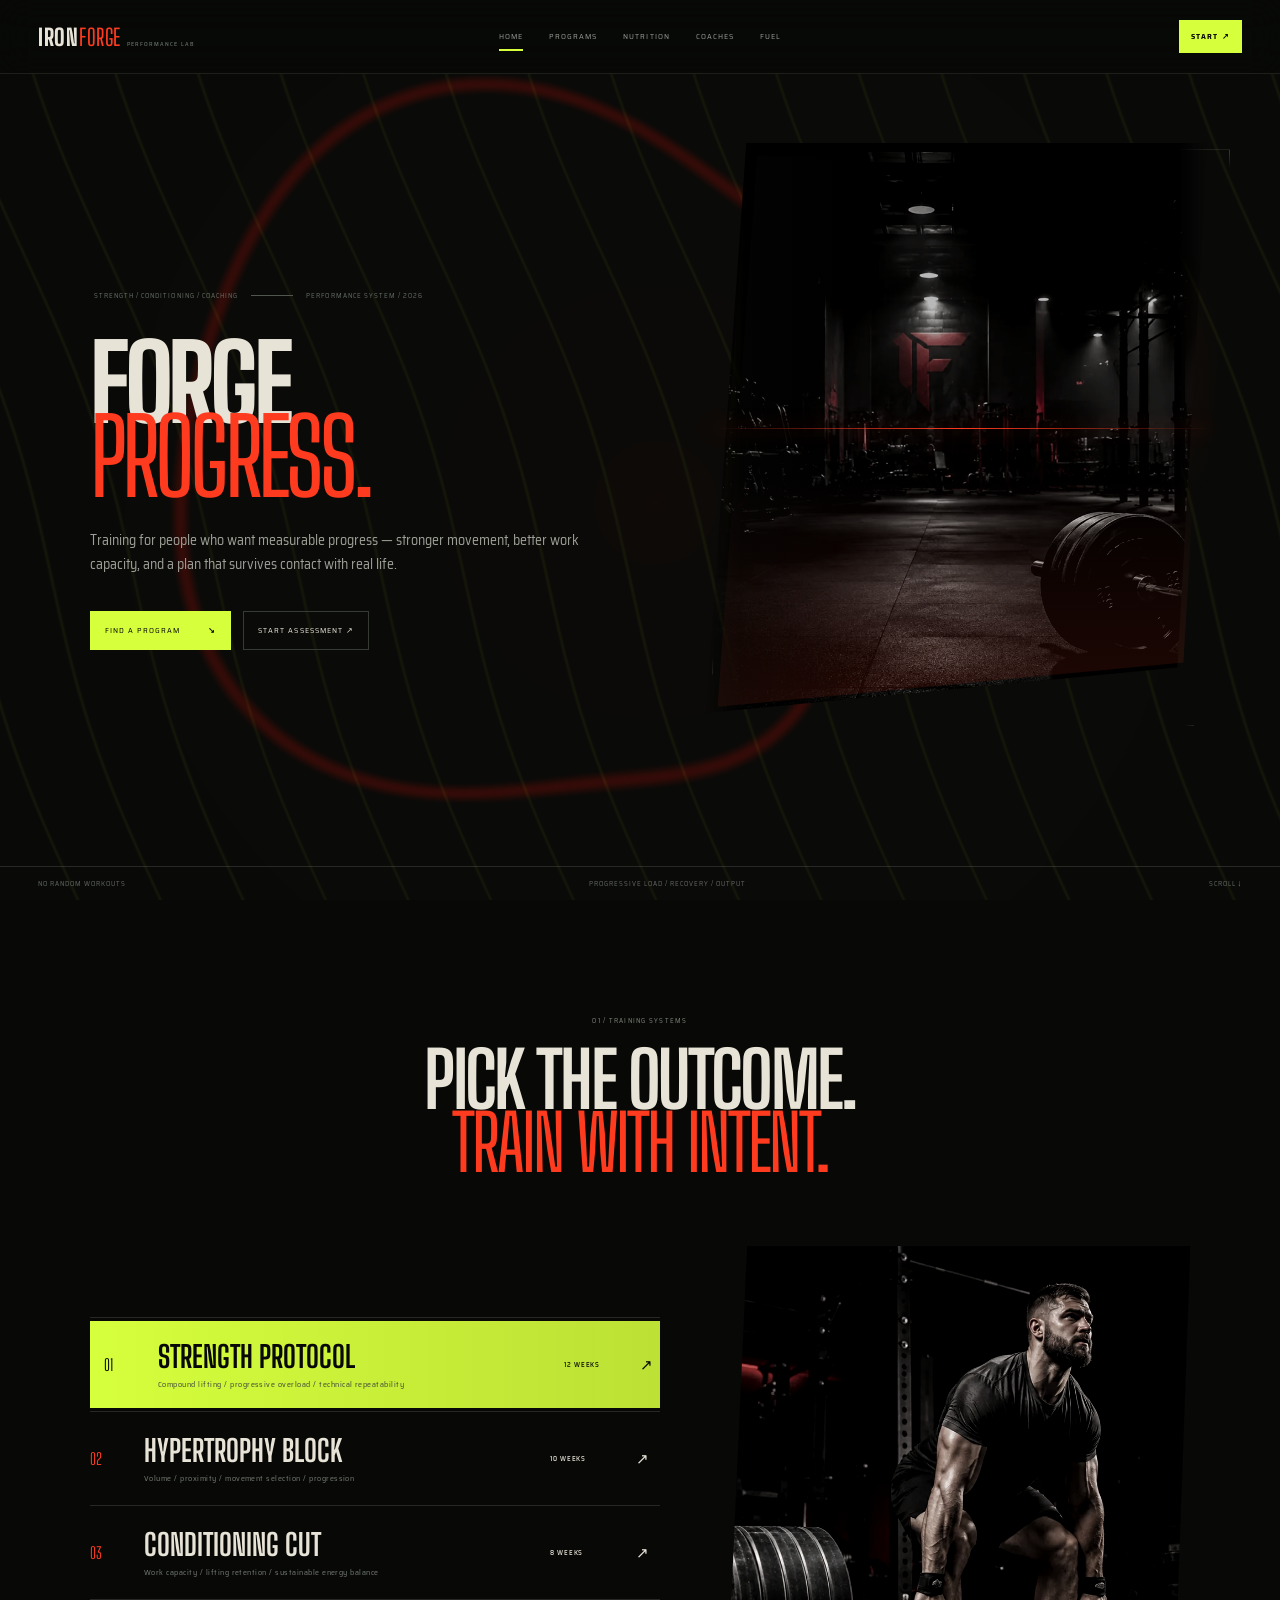
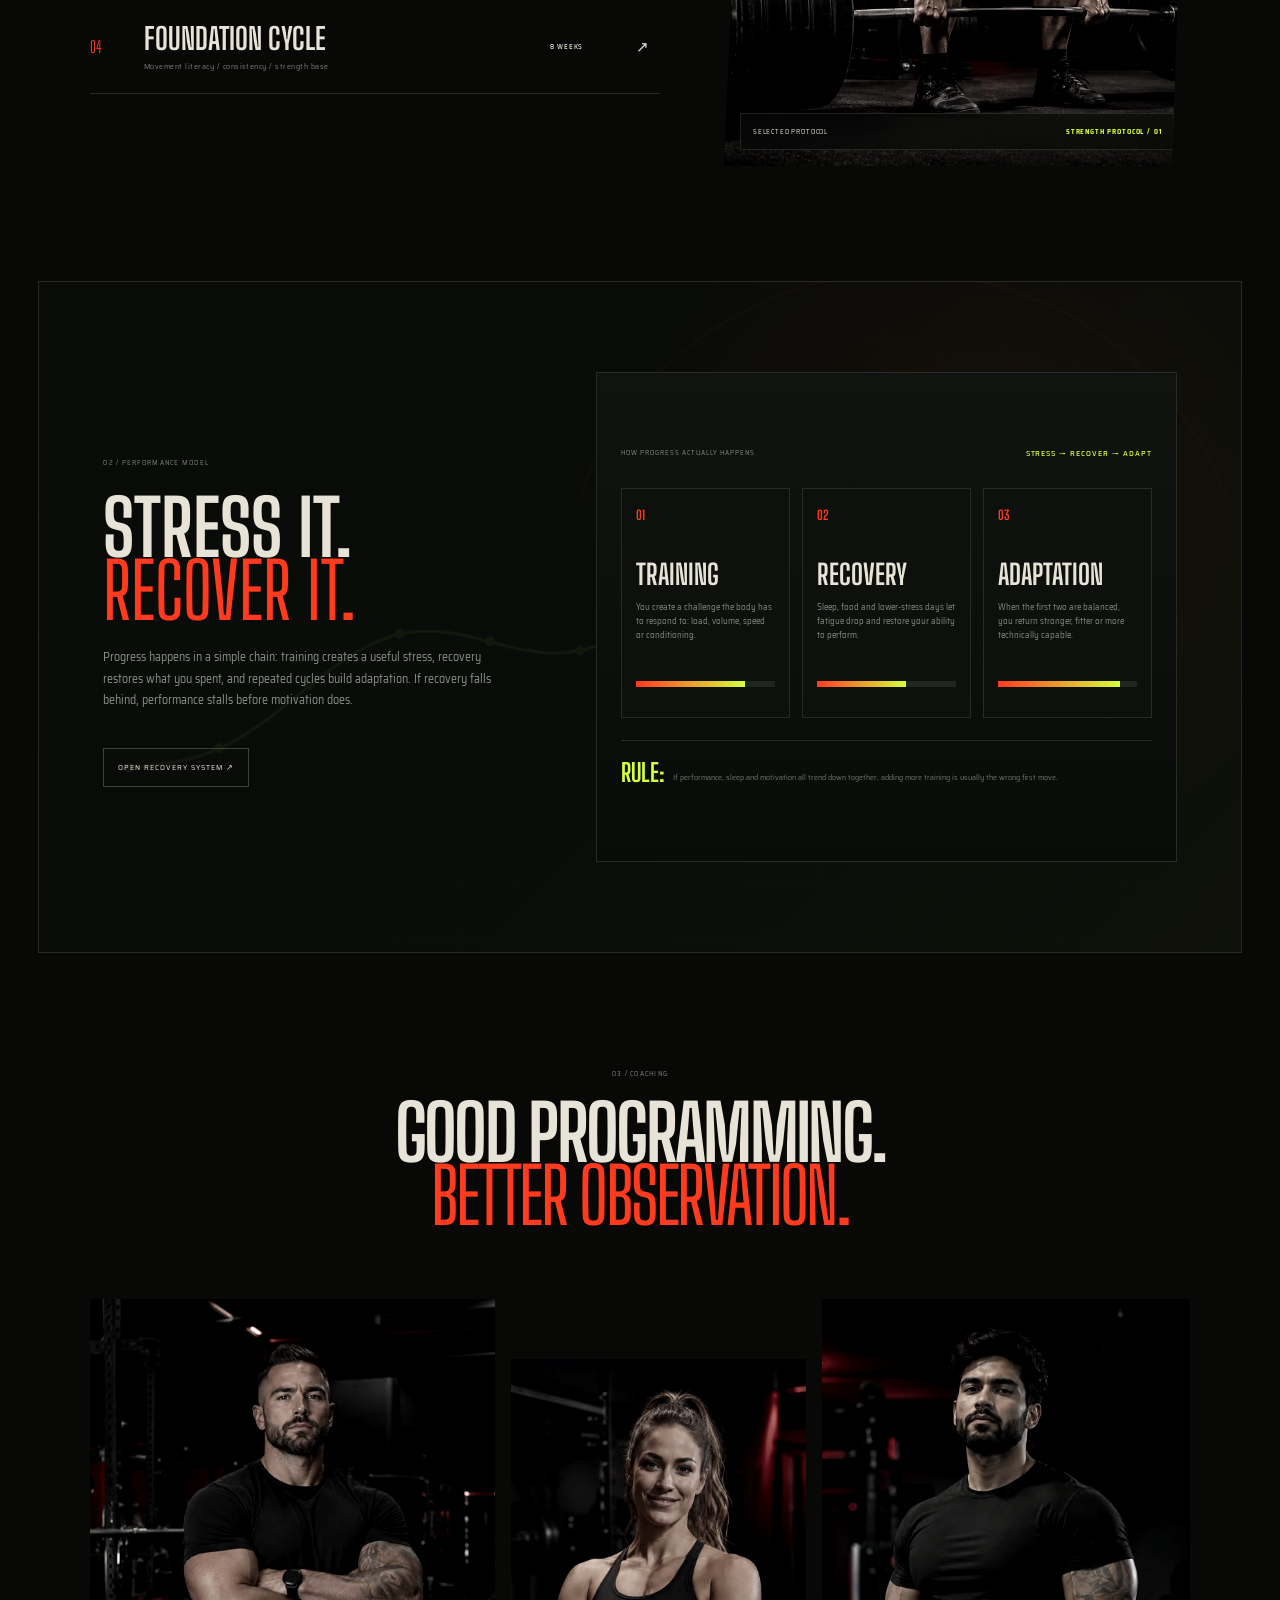
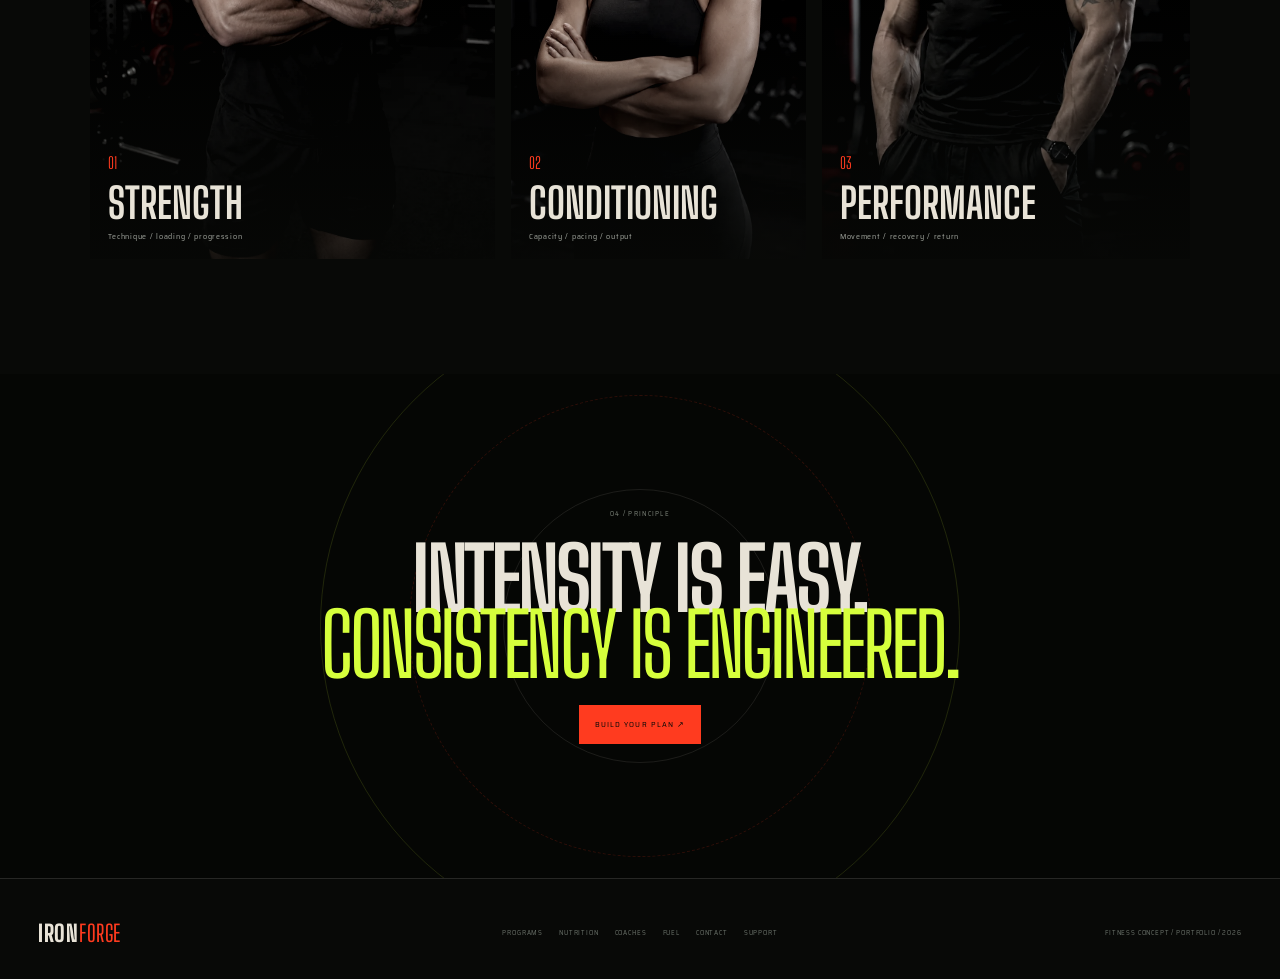
==== commit 1fa11beb: "Add IRONFORGE social preview" ====
--- a/index.html
+++ b/index.html
@@ -7,6 +7,16 @@
     <meta name="description" content="IRONFORGE performance training concept.">
     <meta name="theme-color" content="#080907">
     <title>IRONFORGE — Performance Lab</title>
+    <meta property="og:title" content="IRONFORGE — Fitness & Performance Website">
+<meta property="og:description" content="A responsive fitness and performance website with custom interactions, Canvas and WebGL effects.">
+<meta property="og:image" content="https://pobgare.github.io/ironforge/social-preview.png">
+<meta property="og:url" content="https://pobgare.github.io/ironforge/">
+<meta property="og:type" content="website">
+
+<meta name="twitter:card" content="summary_large_image">
+<meta name="twitter:title" content="IRONFORGE — Fitness & Performance Website">
+<meta name="twitter:description" content="A responsive fitness and performance website with custom interactions, Canvas and WebGL effects.">
+<meta name="twitter:image" content="https://pobgare.github.io/ironforge/social-preview.png">
     <link rel="preconnect" href="https://fonts.googleapis.com">
     <link rel="preconnect" href="https://fonts.gstatic.com" crossorigin>
     <link
